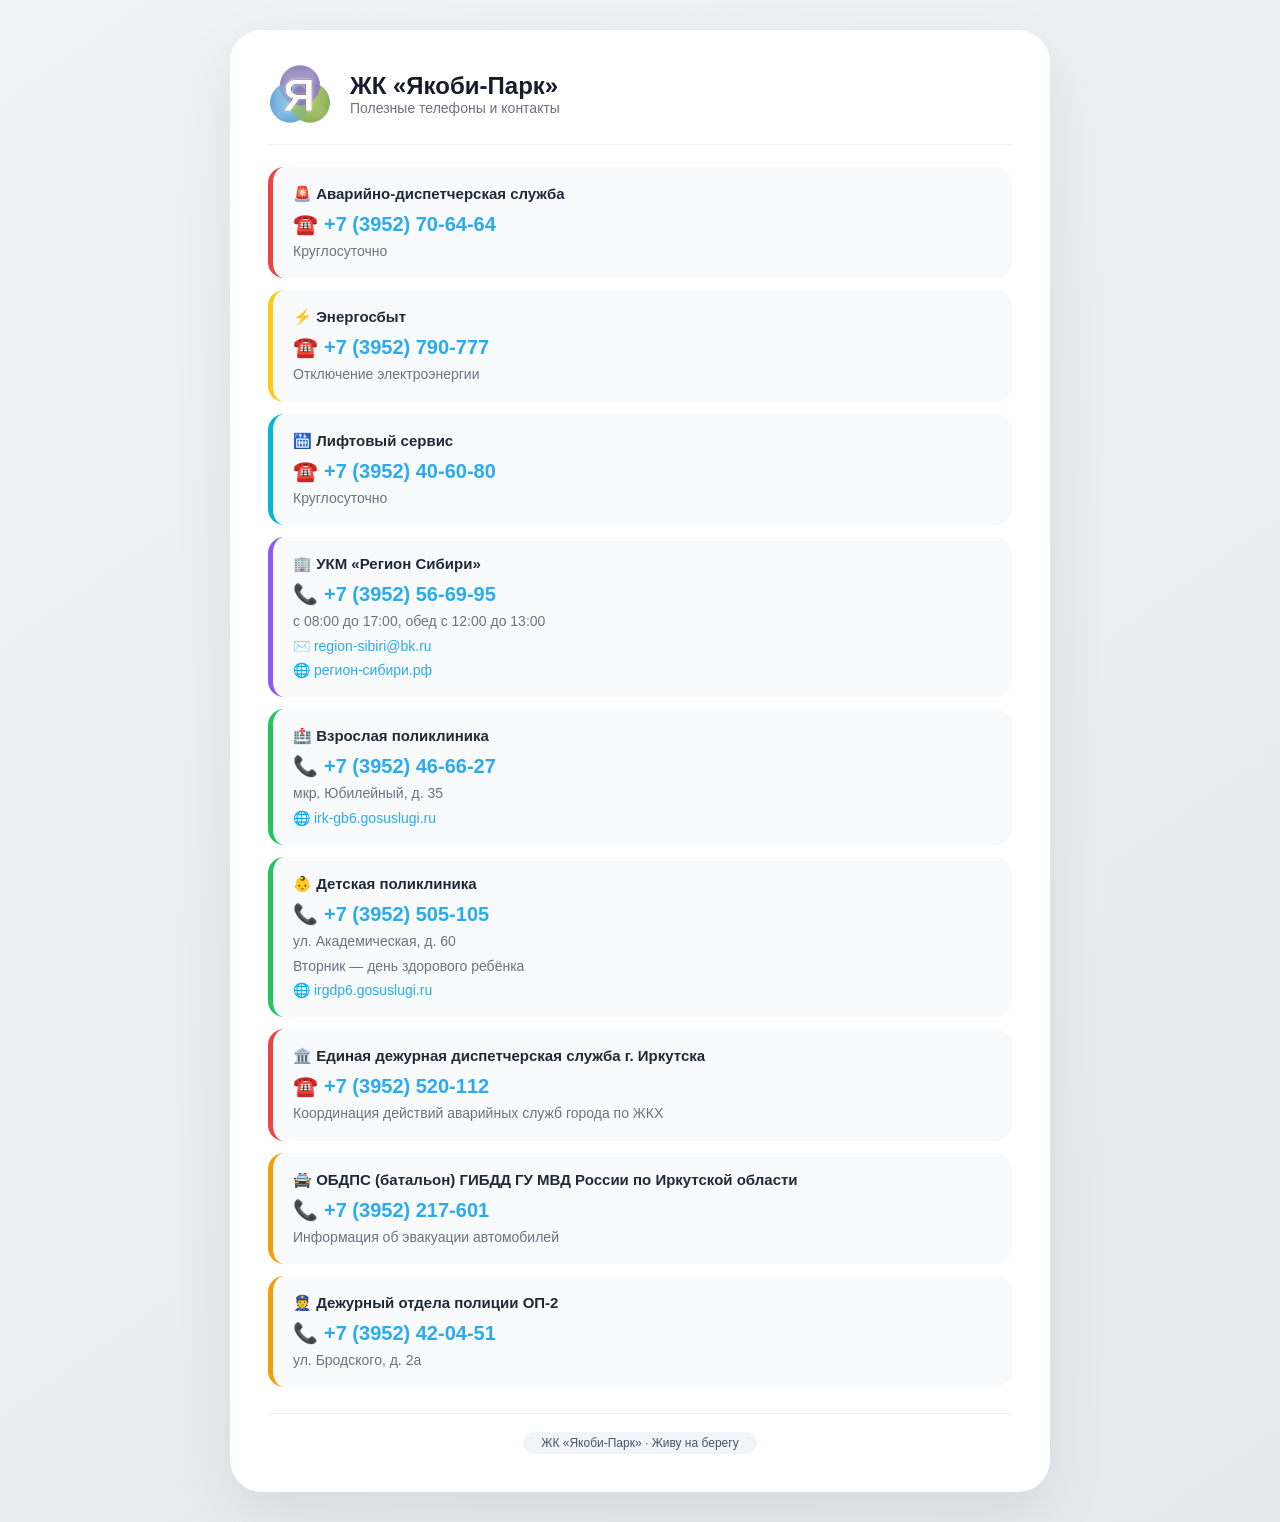
==== contacts.html @ 6029fd5e "Update contacts.html" ====
<!DOCTYPE html>
<html lang="ru">
<head>
    <meta charset="UTF-8">
    <meta name="viewport" content="width=device-width, initial-scale=1.0">
    <title>Контакты · ЖК «Якоби-Парк»</title>
    <link rel="icon" href="favicon.ico">
    <style>
        :root {
            --color-link: #2aabee;
            --color-link-hover: #1b8bc9;
        }

        * {
            box-sizing: border-box;
            margin: 0;
            padding: 0;
        }

        body {
            min-height: 100vh;
            min-height: 100dvh;
            display: flex;
            align-items: center;
            justify-content: center;
            padding: 30px 20px;
            font-family: "Segoe UI", Roboto, Arial, sans-serif;
            background: linear-gradient(145deg, #f0f2f5, #e6e9ed);
        }

        .card {
            width: 100%;
            max-width: 820px;
            padding: 32px 38px 38px;
            background: #fff;
            border-radius: 32px;
            box-shadow: 0 24px 64px rgba(0, 0, 0, .08);
        }

        .header {
            display: flex;
            align-items: center;
            gap: 18px;
            margin-bottom: 22px;
            padding-bottom: 18px;
            border-bottom: 1px solid #edf2f7;
        }

        .logo {
            width: 64px;
            height: 64px;
            flex-shrink: 0;
            object-fit: cover;
        }

        .header h1 {
            color: #1a1a2e;
            font-size: 24px;
            font-weight: 700;
            line-height: 1.2;
        }

        .subtitle {
            color: #6b7280;
            font-size: 14px;
        }

        .contact {
            margin-bottom: 12px;
            padding: 16px 20px;
            background: #f8fafc;
            border-left: 5px solid #2aabee;
            border-radius: 16px;
        }

        .contact h2 {
            display: flex;
            align-items: center;
            gap: 8px;
            margin-bottom: 6px;
            color: #1f2937;
            font-size: 15px;
            font-weight: 700;
            line-height: 1.4;
        }

        .phone {
            display: flex;
            align-items: center;
            gap: 6px;
            font-size: 20px;
            font-weight: 600;
            line-height: 1.4;
        }

        .phone a,
        .meta a {
            color: var(--color-link);
            text-decoration: none;
        }

        .phone a:hover,
        .meta a:hover {
            color: var(--color-link-hover);
            text-decoration: underline;
        }

        .meta {
            margin-top: 2px;
            color: #6b7280;
            font-size: 14px;
            line-height: 1.6;
        }

        .color-red {
            border-left-color: #ef4444;
        }

        .color-yellow {
            border-left-color: #facc15;
        }

        .color-cyan {
            border-left-color: #06b6d4;
        }

        .color-purple {
            border-left-color: #8b5cf6;
        }

        .color-green {
            border-left-color: #22c55e;
        }

        .color-orange {
            border-left-color: #f59e0b;
        }

        .footer {
            margin-top: 26px;
            padding-top: 18px;
            border-top: 1px solid #edf2f7;
            text-align: center;
        }

        .footer span {
            display: inline-block;
            padding: 4px 18px;
            background: #f1f5f9;
            border-radius: 999px;
            color: #475569;
            font-size: 12px;
        }

        @media (max-width: 550px) {
            body {
                padding: 16px 12px;
            }

            .card {
                padding: 16px 14px;
                border-radius: 20px;
            }

            .logo {
                width: 52px;
                height: 52px;
            }

            .header h1 {
                font-size: 20px;
            }

            .contact {
                padding: 14px 16px;
            }

            .phone {
                font-size: 18px;
            }
        }
    </style>
</head>
<body>
    <main class="card">
        <header class="header">
            <img class="logo" src="images/logo-complex.png" alt="ЖК «Якоби-Парк»" width="64" height="64">
            <div>
                <h1>ЖК «Якоби-Парк»</h1>
                <p class="subtitle">Полезные телефоны и контакты</p>
            </div>
        </header>

        <div class="contact color-red">
            <h2>🚨 Аварийно-диспетчерская служба</h2>
            <div class="phone">☎️ <a href="tel:+73952706464">+7 (3952) 70-64-64</a></div>
            <div class="meta">Круглосуточно</div>
        </div>

        <div class="contact color-yellow">
            <h2>⚡ Энергосбыт</h2>
            <div class="phone">☎️ <a href="tel:+73952790777">+7 (3952) 790-777</a></div>
            <div class="meta">Отключение электроэнергии</div>
        </div>

        <div class="contact color-cyan">
            <h2>🛗 Лифтовый сервис</h2>
            <div class="phone">☎️ <a href="tel:+73952406080">+7 (3952) 40-60-80</a></div>
            <div class="meta">Круглосуточно</div>
        </div>

        <div class="contact color-purple">
            <h2>🏢 УКМ «Регион Сибири»</h2>
            <div class="phone">📞 <a href="tel:+73952566995">+7 (3952) 56-69-95</a></div>
            <div class="meta">с 08:00 до 17:00, обед с 12:00 до 13:00</div>
            <div class="meta">✉️ <a href="mailto:region-sibiri@bk.ru">region-sibiri@bk.ru</a></div>
            <div class="meta">🌐 <a href="https://регион-сибири.рф" target="_blank" rel="noopener noreferrer">регион-сибири.рф</a></div>
        </div>

        <div class="contact color-green">
            <h2>🏥 Взрослая поликлиника</h2>
            <div class="phone">📞 <a href="tel:+73952466627">+7 (3952) 46-66-27</a></div>
            <div class="meta">мкр. Юбилейный, д. 35</div>
            <div class="meta">🌐 <a href="https://irk-gb6.gosuslugi.ru/" target="_blank" rel="noopener noreferrer">irk-gb6.gosuslugi.ru</a></div>
        </div>

        <div class="contact color-green">
            <h2>👶 Детская поликлиника</h2>
            <div class="phone">📞 <a href="tel:+73952505105">+7 (3952) 505-105</a></div>
            <div class="meta">ул. Академическая, д. 60</div>
            <div class="meta">Вторник — день здорового ребёнка</div>
            <div class="meta">🌐 <a href="https://irgdp6.gosuslugi.ru/" target="_blank" rel="noopener noreferrer">irgdp6.gosuslugi.ru</a></div>
        </div>

        <div class="contact color-red">
            <h2>🏛️ Единая дежурная диспетчерская служба г. Иркутска</h2>
            <div class="phone">☎️ <a href="tel:+73952520112">+7 (3952) 520-112</a></div>
            <div class="meta">Координация действий аварийных служб города по ЖКХ</div>
        </div>

        <div class="contact color-orange">
            <h2>🚔 ОБДПС (батальон) ГИБДД ГУ МВД России по Иркутской области</h2>
            <div class="phone">📞 <a href="tel:+73952217601">+7 (3952) 217-601</a></div>
            <div class="meta">Информация об эвакуации автомобилей</div>
        </div>

        <div class="contact color-orange">
            <h2>👮 Дежурный отдела полиции ОП-2</h2>
            <div class="phone">📞 <a href="tel:+73952420451">+7 (3952) 42-04-51</a></div>
            <div class="meta">ул. Бродского, д. 2а</div>
        </div>

        <footer class="footer">
            <span>ЖК «Якоби-Парк» · Живу на берегу</span>
        </footer>
    </main>
</body>
</html>
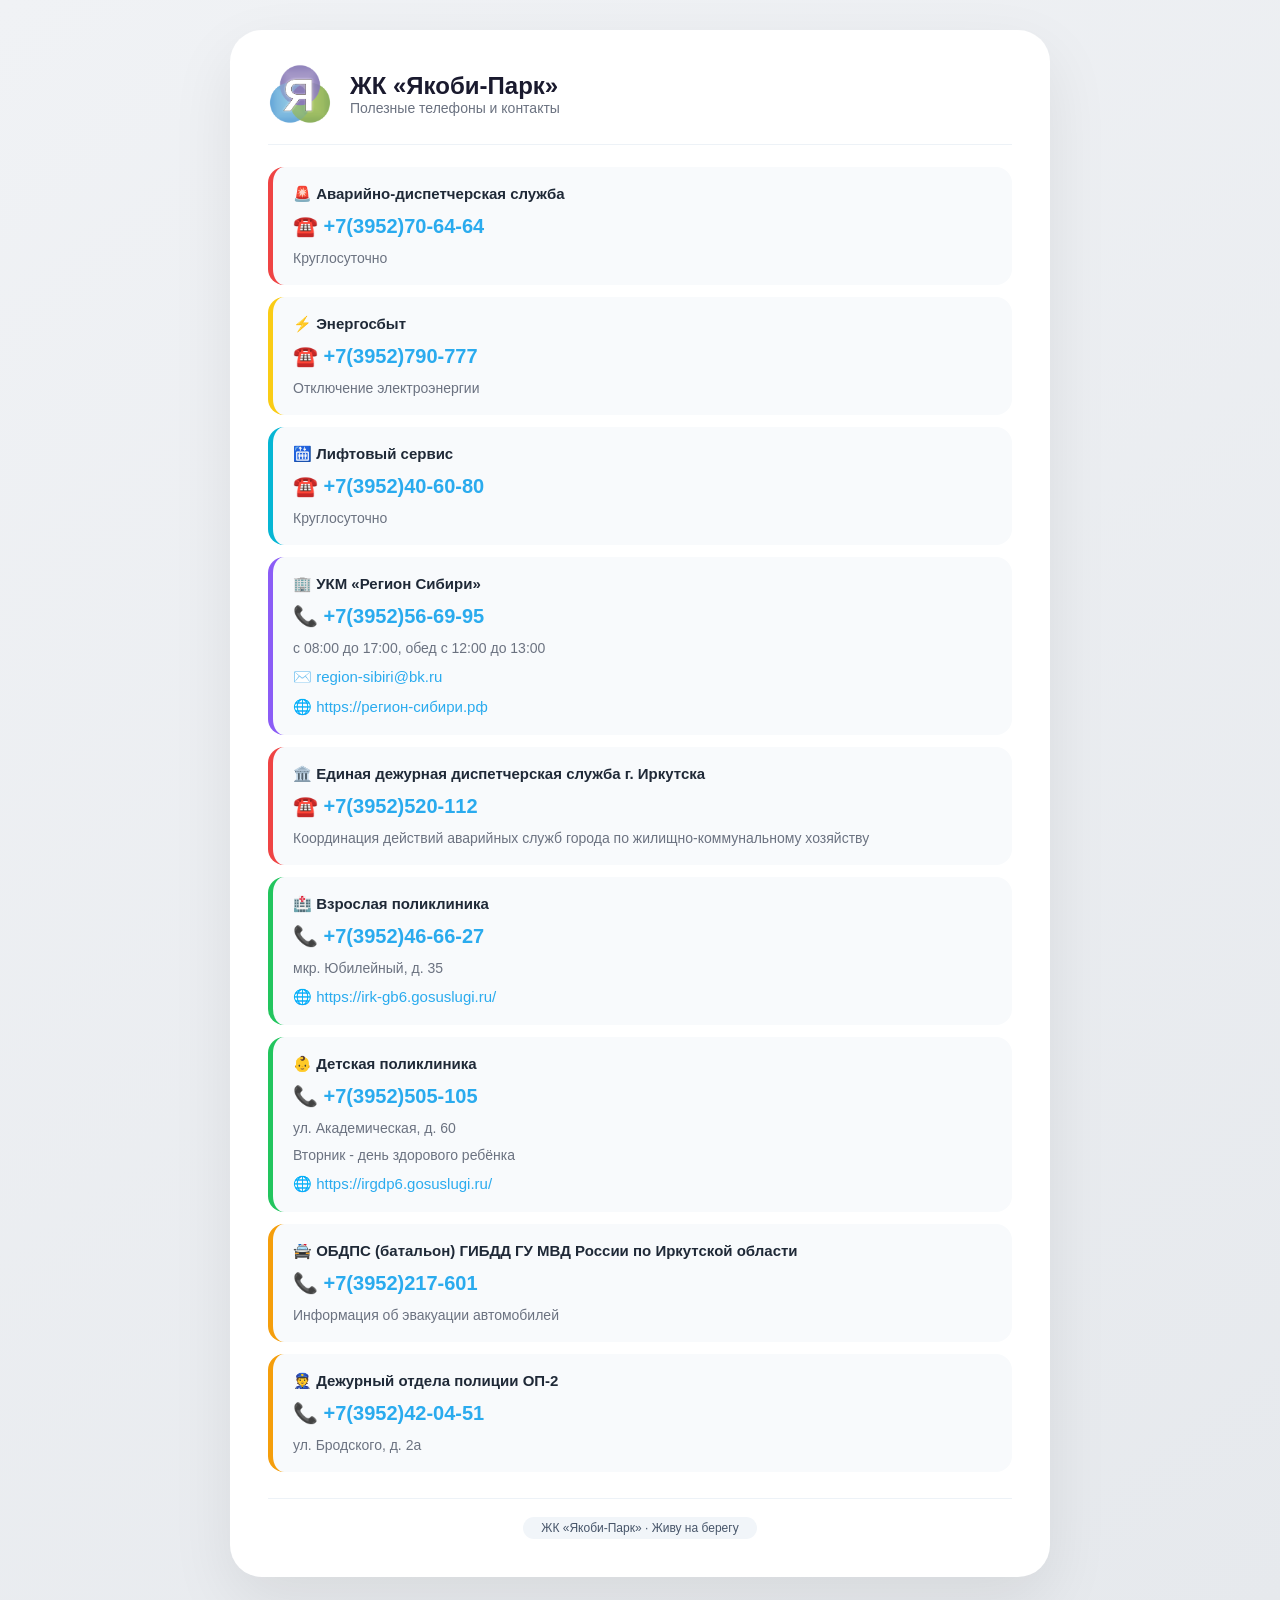
==== commit 7b3e57b4: "Update contacts.html" ====
--- a/contacts.html
+++ b/contacts.html
@@ -5,10 +5,18 @@
     <meta name="viewport" content="width=device-width, initial-scale=1.0">
     <title>Контакты · ЖК «Якоби-Парк»</title>
     <link rel="icon" href="favicon.ico">
+
     <style>
         :root {
             --color-link: #2aabee;
             --color-link-hover: #1b8bc9;
+
+            --color-text: #2d3a4a;
+            --color-heading: #1a1a2e;
+            --color-muted: #6b7280;
+            --color-light: #f1f5f9;
+            --color-block: #f8fafc;
+            --color-border: #edf2f7;
         }
 
         * {
@@ -43,7 +51,7 @@
             gap: 18px;
             margin-bottom: 22px;
             padding-bottom: 18px;
-            border-bottom: 1px solid #edf2f7;
+            border-bottom: 1px solid var(--color-border);
         }
 
         .logo {
@@ -54,26 +62,30 @@
         }
 
         .header h1 {
-            color: #1a1a2e;
+            color: var(--color-heading);
             font-size: 24px;
             font-weight: 700;
             line-height: 1.2;
         }
 
         .subtitle {
-            color: #6b7280;
+            color: var(--color-muted);
             font-size: 14px;
         }
 
-        .contact {
+        .block {
             margin-bottom: 12px;
             padding: 16px 20px;
-            background: #f8fafc;
-            border-left: 5px solid #2aabee;
+            background: var(--color-block);
+            border-left: 5px solid var(--color-link);
             border-radius: 16px;
         }
 
-        .contact h2 {
+        .block:last-of-type {
+            margin-bottom: 0;
+        }
+
+        .block h2 {
             display: flex;
             align-items: center;
             gap: 8px;
@@ -84,32 +96,36 @@
             line-height: 1.4;
         }
 
-        .phone {
-            display: flex;
-            align-items: center;
-            gap: 6px;
-            font-size: 20px;
-            font-weight: 600;
-            line-height: 1.4;
-        }
-
-        .phone a,
-        .meta a {
+        .block p {
+            margin-bottom: 6px;
+            color: var(--color-text);
+            font-size: 15px;
+            line-height: 1.6;
+        }
+
+        .block p:last-child {
+            margin-bottom: 0;
+        }
+
+        .block a {
             color: var(--color-link);
             text-decoration: none;
         }
 
-        .phone a:hover,
-        .meta a:hover {
+        .block a:hover {
             color: var(--color-link-hover);
             text-decoration: underline;
         }
 
-        .meta {
-            margin-top: 2px;
-            color: #6b7280;
-            font-size: 14px;
-            line-height: 1.6;
+        .phone {
+            font-size: 20px !important;
+            font-weight: 600;
+        }
+
+        .note {
+            color: var(--color-muted) !important;
+            font-size: 14px !important;
+            line-height: 1.5 !important;
         }
 
         .color-red {
@@ -139,14 +155,14 @@
         .footer {
             margin-top: 26px;
             padding-top: 18px;
-            border-top: 1px solid #edf2f7;
+            border-top: 1px solid var(--color-border);
             text-align: center;
         }
 
         .footer span {
             display: inline-block;
             padding: 4px 18px;
-            background: #f1f5f9;
+            background: var(--color-light);
             border-radius: 999px;
             color: #475569;
             font-size: 12px;
@@ -162,6 +178,10 @@
                 border-radius: 20px;
             }
 
+            .header {
+                gap: 12px;
+            }
+
             .logo {
                 width: 52px;
                 height: 52px;
@@ -171,83 +191,91 @@
                 font-size: 20px;
             }
 
-            .contact {
+            .block {
                 padding: 14px 16px;
             }
 
             .phone {
-                font-size: 18px;
+                font-size: 18px !important;
             }
         }
     </style>
 </head>
+
 <body>
     <main class="card">
         <header class="header">
-            <img class="logo" src="images/logo-complex.png" alt="ЖК «Якоби-Парк»" width="64" height="64">
+            <img
+                class="logo"
+                src="images/logo-complex.png"
+                alt="ЖК «Якоби-Парк»"
+                width="64"
+                height="64"
+            >
+
             <div>
                 <h1>ЖК «Якоби-Парк»</h1>
                 <p class="subtitle">Полезные телефоны и контакты</p>
             </div>
         </header>
 
-        <div class="contact color-red">
+        <div class="block color-red">
             <h2>🚨 Аварийно-диспетчерская служба</h2>
-            <div class="phone">☎️ <a href="tel:+73952706464">+7 (3952) 70-64-64</a></div>
-            <div class="meta">Круглосуточно</div>
-        </div>
-
-        <div class="contact color-yellow">
-            <h2>⚡ Энергосбыт</h2>
-            <div class="phone">☎️ <a href="tel:+73952790777">+7 (3952) 790-777</a></div>
-            <div class="meta">Отключение электроэнергии</div>
-        </div>
-
-        <div class="contact color-cyan">
+            <p class="phone">☎️ <a href="tel:+73952706464">+7(3952)70-64-64</a></p>
+            <p class="note">Круглосуточно</p>
+        </div>
+
+        <div class="block color-yellow">
+            <h2>⚡️ Энергосбыт</h2>
+            <p class="phone">☎️ <a href="tel:+73952790777">+7(3952)790-777</a></p>
+            <p class="note">Отключение электроэнергии</p>
+        </div>
+
+        <div class="block color-cyan">
             <h2>🛗 Лифтовый сервис</h2>
-            <div class="phone">☎️ <a href="tel:+73952406080">+7 (3952) 40-60-80</a></div>
-            <div class="meta">Круглосуточно</div>
-        </div>
-
-        <div class="contact color-purple">
+            <p class="phone">☎️ <a href="tel:+73952406080">+7(3952)40-60-80</a></p>
+            <p class="note">Круглосуточно</p>
+        </div>
+
+        <div class="block color-purple">
             <h2>🏢 УКМ «Регион Сибири»</h2>
-            <div class="phone">📞 <a href="tel:+73952566995">+7 (3952) 56-69-95</a></div>
-            <div class="meta">с 08:00 до 17:00, обед с 12:00 до 13:00</div>
-            <div class="meta">✉️ <a href="mailto:region-sibiri@bk.ru">region-sibiri@bk.ru</a></div>
-            <div class="meta">🌐 <a href="https://регион-сибири.рф" target="_blank" rel="noopener noreferrer">регион-сибири.рф</a></div>
-        </div>
-
-        <div class="contact color-green">
+            <p class="phone">📞 <a href="tel:+73952566995">+7(3952)56-69-95</a></p>
+            <p class="note">с 08:00 до 17:00, обед с 12:00 до 13:00</p>
+            <p>✉️ <a href="mailto:region-sibiri@bk.ru">region-sibiri@bk.ru</a></p>
+            <p>🌐 <a href="https://xn----btbehqbba4bjsjj.xn--p1ai/" target="_blank">https://регион-сибири.рф</a></p>
+        </div>
+
+        <div class="block color-red">
+            <h2>🏛️ Единая дежурная диспетчерская служба г. Иркутска</h2>
+            <p class="phone">☎️ <a href="tel:+73952520112">+7(3952)520-112</a></p>
+            <p class="note">Координация действий аварийных служб города по жилищно-коммунальному хозяйству</p>
+        </div>
+
+        <div class="block color-green">
             <h2>🏥 Взрослая поликлиника</h2>
-            <div class="phone">📞 <a href="tel:+73952466627">+7 (3952) 46-66-27</a></div>
-            <div class="meta">мкр. Юбилейный, д. 35</div>
-            <div class="meta">🌐 <a href="https://irk-gb6.gosuslugi.ru/" target="_blank" rel="noopener noreferrer">irk-gb6.gosuslugi.ru</a></div>
-        </div>
-
-        <div class="contact color-green">
+            <p class="phone">📞 <a href="tel:+73952466627">+7(3952)46-66-27</a></p>
+            <p class="note">мкр. Юбилейный, д. 35</p>
+            <p>🌐 <a href="https://irk-gb6.gosuslugi.ru/" target="_blank">https://irk-gb6.gosuslugi.ru/</a></p>
+        </div>
+
+        <div class="block color-green">
             <h2>👶 Детская поликлиника</h2>
-            <div class="phone">📞 <a href="tel:+73952505105">+7 (3952) 505-105</a></div>
-            <div class="meta">ул. Академическая, д. 60</div>
-            <div class="meta">Вторник — день здорового ребёнка</div>
-            <div class="meta">🌐 <a href="https://irgdp6.gosuslugi.ru/" target="_blank" rel="noopener noreferrer">irgdp6.gosuslugi.ru</a></div>
-        </div>
-
-        <div class="contact color-red">
-            <h2>🏛️ Единая дежурная диспетчерская служба г. Иркутска</h2>
-            <div class="phone">☎️ <a href="tel:+73952520112">+7 (3952) 520-112</a></div>
-            <div class="meta">Координация действий аварийных служб города по ЖКХ</div>
-        </div>
-
-        <div class="contact color-orange">
+            <p class="phone">📞 <a href="tel:+73952505105">+7(3952)505-105</a></p>
+            <p class="note">ул. Академическая, д. 60</p>
+            <p class="note">Вторник - день здорового ребёнка</p>
+            <p>🌐 <a href="https://irgdp6.gosuslugi.ru/" target="_blank">https://irgdp6.gosuslugi.ru/</a></p>
+        </div>
+
+        <div class="block color-orange">
             <h2>🚔 ОБДПС (батальон) ГИБДД ГУ МВД России по Иркутской области</h2>
-            <div class="phone">📞 <a href="tel:+73952217601">+7 (3952) 217-601</a></div>
-            <div class="meta">Информация об эвакуации автомобилей</div>
-        </div>
-
-        <div class="contact color-orange">
+            <p class="phone">📞 <a href="tel:+73952217601">+7(3952)217-601</a></p>
+            <p class="note">Информация об эвакуации автомобилей</p>
+        </div>
+
+        <div class="block color-orange">
             <h2>👮 Дежурный отдела полиции ОП-2</h2>
-            <div class="phone">📞 <a href="tel:+73952420451">+7 (3952) 42-04-51</a></div>
-            <div class="meta">ул. Бродского, д. 2а</div>
+            <p class="phone">📞 <a href="tel:+73952420451">+7(3952)42-04-51</a></p>
+            <p class="note">ул. Бродского, д. 2а</p>
         </div>
 
         <footer class="footer">
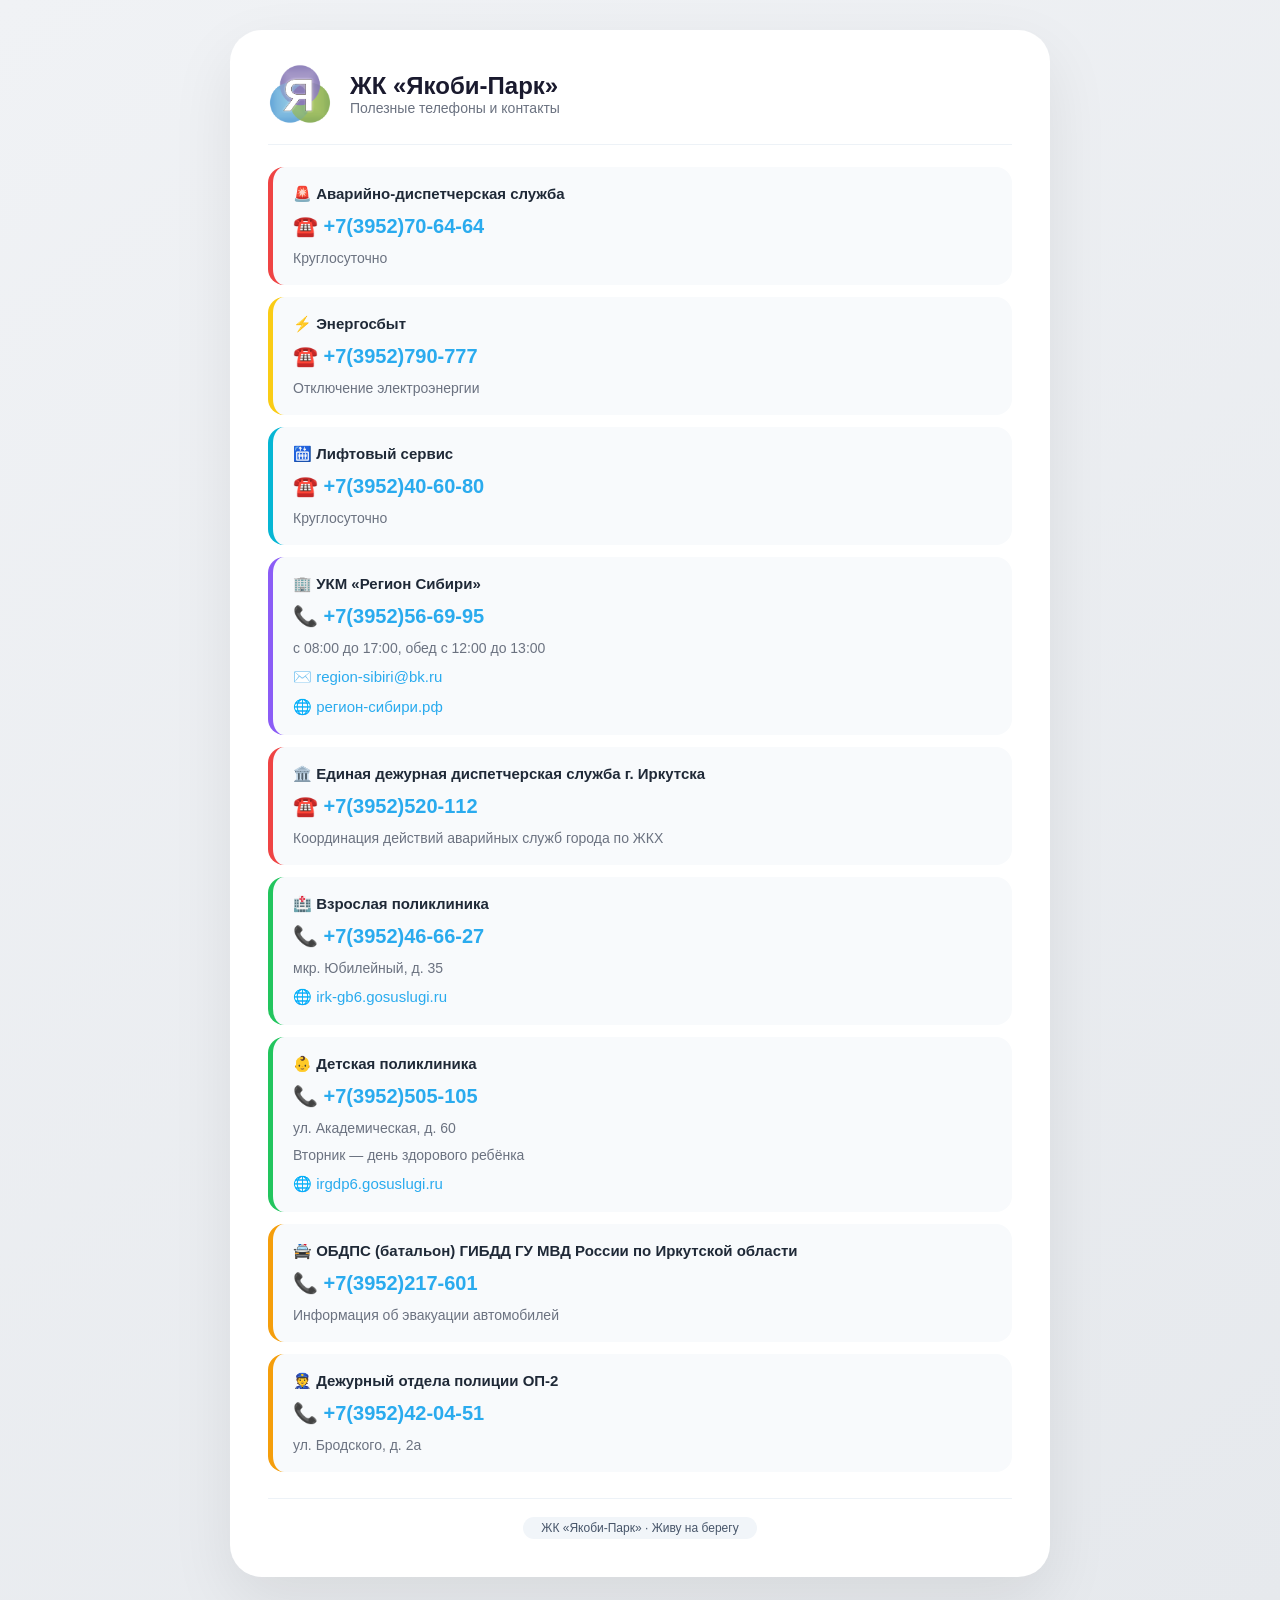
==== commit b32d09fa: "Refactor HTML for improved readability and links" ====
--- a/contacts.html
+++ b/contacts.html
@@ -5,214 +5,12 @@
     <meta name="viewport" content="width=device-width, initial-scale=1.0">
     <title>Контакты · ЖК «Якоби-Парк»</title>
     <link rel="icon" href="favicon.ico">
-
-    <style>
-        :root {
-            --color-link: #2aabee;
-            --color-link-hover: #1b8bc9;
-
-            --color-text: #2d3a4a;
-            --color-heading: #1a1a2e;
-            --color-muted: #6b7280;
-            --color-light: #f1f5f9;
-            --color-block: #f8fafc;
-            --color-border: #edf2f7;
-        }
-
-        * {
-            box-sizing: border-box;
-            margin: 0;
-            padding: 0;
-        }
-
-        body {
-            min-height: 100vh;
-            min-height: 100dvh;
-            display: flex;
-            align-items: center;
-            justify-content: center;
-            padding: 30px 20px;
-            font-family: "Segoe UI", Roboto, Arial, sans-serif;
-            background: linear-gradient(145deg, #f0f2f5, #e6e9ed);
-        }
-
-        .card {
-            width: 100%;
-            max-width: 820px;
-            padding: 32px 38px 38px;
-            background: #fff;
-            border-radius: 32px;
-            box-shadow: 0 24px 64px rgba(0, 0, 0, .08);
-        }
-
-        .header {
-            display: flex;
-            align-items: center;
-            gap: 18px;
-            margin-bottom: 22px;
-            padding-bottom: 18px;
-            border-bottom: 1px solid var(--color-border);
-        }
-
-        .logo {
-            width: 64px;
-            height: 64px;
-            flex-shrink: 0;
-            object-fit: cover;
-        }
-
-        .header h1 {
-            color: var(--color-heading);
-            font-size: 24px;
-            font-weight: 700;
-            line-height: 1.2;
-        }
-
-        .subtitle {
-            color: var(--color-muted);
-            font-size: 14px;
-        }
-
-        .block {
-            margin-bottom: 12px;
-            padding: 16px 20px;
-            background: var(--color-block);
-            border-left: 5px solid var(--color-link);
-            border-radius: 16px;
-        }
-
-        .block:last-of-type {
-            margin-bottom: 0;
-        }
-
-        .block h2 {
-            display: flex;
-            align-items: center;
-            gap: 8px;
-            margin-bottom: 6px;
-            color: #1f2937;
-            font-size: 15px;
-            font-weight: 700;
-            line-height: 1.4;
-        }
-
-        .block p {
-            margin-bottom: 6px;
-            color: var(--color-text);
-            font-size: 15px;
-            line-height: 1.6;
-        }
-
-        .block p:last-child {
-            margin-bottom: 0;
-        }
-
-        .block a {
-            color: var(--color-link);
-            text-decoration: none;
-        }
-
-        .block a:hover {
-            color: var(--color-link-hover);
-            text-decoration: underline;
-        }
-
-        .phone {
-            font-size: 20px !important;
-            font-weight: 600;
-        }
-
-        .note {
-            color: var(--color-muted) !important;
-            font-size: 14px !important;
-            line-height: 1.5 !important;
-        }
-
-        .color-red {
-            border-left-color: #ef4444;
-        }
-
-        .color-yellow {
-            border-left-color: #facc15;
-        }
-
-        .color-cyan {
-            border-left-color: #06b6d4;
-        }
-
-        .color-purple {
-            border-left-color: #8b5cf6;
-        }
-
-        .color-green {
-            border-left-color: #22c55e;
-        }
-
-        .color-orange {
-            border-left-color: #f59e0b;
-        }
-
-        .footer {
-            margin-top: 26px;
-            padding-top: 18px;
-            border-top: 1px solid var(--color-border);
-            text-align: center;
-        }
-
-        .footer span {
-            display: inline-block;
-            padding: 4px 18px;
-            background: var(--color-light);
-            border-radius: 999px;
-            color: #475569;
-            font-size: 12px;
-        }
-
-        @media (max-width: 550px) {
-            body {
-                padding: 16px 12px;
-            }
-
-            .card {
-                padding: 16px 14px;
-                border-radius: 20px;
-            }
-
-            .header {
-                gap: 12px;
-            }
-
-            .logo {
-                width: 52px;
-                height: 52px;
-            }
-
-            .header h1 {
-                font-size: 20px;
-            }
-
-            .block {
-                padding: 14px 16px;
-            }
-
-            .phone {
-                font-size: 18px !important;
-            }
-        }
-    </style>
+    <link rel="stylesheet" href="style.css">
 </head>
-
 <body>
     <main class="card">
         <header class="header">
-            <img
-                class="logo"
-                src="images/logo-complex.png"
-                alt="ЖК «Якоби-Парк»"
-                width="64"
-                height="64"
-            >
-
+            <img class="logo" src="images/logo-complex.png" alt="ЖК «Якоби-Парк»" width="64" height="64">
             <div>
                 <h1>ЖК «Якоби-Парк»</h1>
                 <p class="subtitle">Полезные телефоны и контакты</p>
@@ -226,7 +24,7 @@
         </div>
 
         <div class="block color-yellow">
-            <h2>⚡️ Энергосбыт</h2>
+            <h2>⚡ Энергосбыт</h2>
             <p class="phone">☎️ <a href="tel:+73952790777">+7(3952)790-777</a></p>
             <p class="note">Отключение электроэнергии</p>
         </div>
@@ -242,28 +40,28 @@
             <p class="phone">📞 <a href="tel:+73952566995">+7(3952)56-69-95</a></p>
             <p class="note">с 08:00 до 17:00, обед с 12:00 до 13:00</p>
             <p>✉️ <a href="mailto:region-sibiri@bk.ru">region-sibiri@bk.ru</a></p>
-            <p>🌐 <a href="https://xn----btbehqbba4bjsjj.xn--p1ai/" target="_blank">https://регион-сибири.рф</a></p>
+            <p>🌐 <a href="https://xn----btbehqbba4bjsjj.xn--p1ai/" target="_blank" rel="noopener noreferrer">регион-сибири.рф</a></p>
         </div>
 
         <div class="block color-red">
             <h2>🏛️ Единая дежурная диспетчерская служба г. Иркутска</h2>
             <p class="phone">☎️ <a href="tel:+73952520112">+7(3952)520-112</a></p>
-            <p class="note">Координация действий аварийных служб города по жилищно-коммунальному хозяйству</p>
+            <p class="note">Координация действий аварийных служб города по ЖКХ</p>
         </div>
 
         <div class="block color-green">
             <h2>🏥 Взрослая поликлиника</h2>
             <p class="phone">📞 <a href="tel:+73952466627">+7(3952)46-66-27</a></p>
             <p class="note">мкр. Юбилейный, д. 35</p>
-            <p>🌐 <a href="https://irk-gb6.gosuslugi.ru/" target="_blank">https://irk-gb6.gosuslugi.ru/</a></p>
+            <p>🌐 <a href="https://irk-gb6.gosuslugi.ru/" target="_blank" rel="noopener noreferrer">irk-gb6.gosuslugi.ru</a></p>
         </div>
 
         <div class="block color-green">
             <h2>👶 Детская поликлиника</h2>
             <p class="phone">📞 <a href="tel:+73952505105">+7(3952)505-105</a></p>
             <p class="note">ул. Академическая, д. 60</p>
-            <p class="note">Вторник - день здорового ребёнка</p>
-            <p>🌐 <a href="https://irgdp6.gosuslugi.ru/" target="_blank">https://irgdp6.gosuslugi.ru/</a></p>
+            <p class="note">Вторник — день здорового ребёнка</p>
+            <p>🌐 <a href="https://irgdp6.gosuslugi.ru/" target="_blank" rel="noopener noreferrer">irgdp6.gosuslugi.ru</a></p>
         </div>
 
         <div class="block color-orange">
--- a/style.css
+++ b/style.css
@@ -0,0 +1,589 @@
+:root {
+    --color-link: #2aabee;
+    --color-link-hover: #1b8bc9;
+    --color-max: #7c3aed;
+    --color-max-dark: #6d28d9;
+
+    --color-text: #2d3a4a;
+    --color-heading: #1a1a2e;
+    --color-heading-secondary: #1f2937;
+    --color-muted: #6b7280;
+    --color-muted-light: #9ca3af;
+
+    --color-background: #f8fafc;
+    --color-surface: #ffffff;
+    --color-soft: #f1f5f9;
+    --color-border: #edf2f7;
+
+    --color-red: #ef4444;
+    --color-yellow: #facc15;
+    --color-cyan: #06b6d4;
+    --color-purple: #8b5cf6;
+    --color-green: #22c55e;
+    --color-orange: #f59e0b;
+
+    --radius-card: 32px;
+    --radius-block: 16px;
+    --radius-pill: 999px;
+
+    --shadow-card: 0 24px 64px rgba(0, 0, 0, .08);
+    --shadow-button: 0 4px 12px rgba(0, 0, 0, .08);
+
+    --content-width: 820px;
+}
+
+* {
+    box-sizing: border-box;
+    margin: 0;
+    padding: 0;
+}
+
+html {
+    scroll-behavior: smooth;
+}
+
+body {
+    min-height: 100vh;
+    min-height: 100dvh;
+    display: flex;
+    align-items: center;
+    justify-content: center;
+    padding: 30px 20px;
+    font-family: "Segoe UI", Roboto, Arial, sans-serif;
+    color: var(--color-text);
+    background: linear-gradient(145deg, #f0f2f5, #e6e9ed);
+}
+
+a {
+    color: var(--color-link);
+    text-decoration: none;
+}
+
+a:hover {
+    text-decoration: underline;
+}
+
+button,
+a {
+    -webkit-tap-highlight-color: transparent;
+}
+
+.card {
+    width: 100%;
+    max-width: var(--content-width);
+    padding: 32px 38px 38px;
+    background: var(--color-surface);
+    border-radius: var(--radius-card);
+    box-shadow: var(--shadow-card);
+}
+
+.header {
+    display: flex;
+    align-items: center;
+    gap: 18px;
+    margin-bottom: 22px;
+    padding-bottom: 18px;
+    border-bottom: 1px solid var(--color-border);
+}
+
+.logo {
+    width: 64px;
+    height: 64px;
+    flex-shrink: 0;
+    object-fit: cover;
+}
+
+.header h1 {
+    color: var(--color-heading);
+    font-size: 24px;
+    font-weight: 700;
+    line-height: 1.2;
+}
+
+.subtitle {
+    color: var(--color-muted);
+    font-size: 14px;
+}
+
+.back {
+    display: inline-flex;
+    align-items: center;
+    gap: 8px;
+    margin-bottom: 16px;
+    color: var(--color-muted);
+    font-size: 15px;
+    font-weight: 500;
+    text-decoration: none;
+    transition: color .2s ease;
+}
+
+.back:hover {
+    color: var(--color-heading);
+    text-decoration: none;
+}
+
+.block {
+    margin-bottom: 12px;
+    padding: 16px 20px;
+    background: var(--color-background);
+    border-left: 5px solid var(--color-link);
+    border-radius: var(--radius-block);
+}
+
+.block:last-child {
+    margin-bottom: 0;
+}
+
+.block h2 {
+    display: flex;
+    align-items: center;
+    gap: 8px;
+    margin-bottom: 6px;
+    color: var(--color-heading-secondary);
+    font-size: 15px;
+    font-weight: 700;
+    line-height: 1.4;
+}
+
+.block p {
+    margin-bottom: 6px;
+    color: var(--color-text);
+    font-size: 15px;
+    line-height: 1.6;
+}
+
+.block p:last-child {
+    margin-bottom: 0;
+}
+
+.block a {
+    color: var(--color-link);
+    text-decoration: none;
+}
+
+.block a:hover {
+    color: var(--color-link-hover);
+    text-decoration: underline;
+}
+
+.phone {
+    font-size: 20px !important;
+    font-weight: 600;
+}
+
+.note {
+    color: var(--color-muted) !important;
+    font-size: 14px !important;
+    line-height: 1.5 !important;
+}
+
+.color-red {
+    border-left-color: var(--color-red);
+}
+
+.color-yellow {
+    border-left-color: var(--color-yellow);
+}
+
+.color-cyan {
+    border-left-color: var(--color-cyan);
+}
+
+.color-purple {
+    border-left-color: var(--color-purple);
+}
+
+.color-green {
+    border-left-color: var(--color-green);
+}
+
+.color-orange {
+    border-left-color: var(--color-orange);
+}
+
+.footer {
+    margin-top: 26px;
+    padding-top: 18px;
+    border-top: 1px solid var(--color-border);
+    text-align: center;
+}
+
+.footer span {
+    display: inline-block;
+    padding: 4px 18px;
+    background: var(--color-soft);
+    border-radius: var(--radius-pill);
+    color: #475569;
+    font-size: 12px;
+}
+
+.home-card {
+    max-width: 420px;
+    padding: 48px 40px 40px;
+    text-align: center;
+}
+
+.home-logo {
+    margin-bottom: 8px;
+}
+
+.home-logo img {
+    width: 80px;
+    height: 80px;
+    object-fit: cover;
+}
+
+.home-title {
+    color: var(--color-heading);
+    font-size: 28px;
+    font-weight: 700;
+    letter-spacing: -.3px;
+}
+
+.home-subtitle {
+    margin-top: 6px;
+    margin-bottom: 32px;
+    color: var(--color-muted);
+    font-size: 16px;
+}
+
+.links {
+    display: flex;
+    flex-direction: column;
+    gap: 14px;
+}
+
+.btn {
+    display: flex;
+    align-items: center;
+    justify-content: center;
+    gap: 12px;
+    padding: 16px 24px;
+    border: 0;
+    border-radius: 60px;
+    color: #fff;
+    font-size: 18px;
+    font-weight: 600;
+    text-decoration: none;
+    box-shadow: var(--shadow-button);
+    transition: transform .25s ease, box-shadow .25s ease;
+}
+
+.btn:hover {
+    transform: translateY(-3px);
+    color: #fff;
+    text-decoration: none;
+    box-shadow: 0 8px 24px rgba(0, 0, 0, .15);
+}
+
+.btn:active {
+    transform: scale(.97);
+}
+
+.btn-telegram {
+    background: linear-gradient(145deg, var(--color-link), var(--color-link-hover));
+}
+
+.btn-max {
+    background: linear-gradient(145deg, var(--color-max), var(--color-max-dark));
+}
+
+.btn img {
+    width: 32px;
+    height: 32px;
+    padding: 2px;
+    border: 1px solid rgba(255, 255, 255, .9);
+    border-radius: 50%;
+    background: #fff;
+    object-fit: cover;
+}
+
+.home-footer {
+    margin-top: 32px;
+    padding-top: 20px;
+    border-top: 1px solid #f0f2f5;
+    color: var(--color-muted-light);
+    font-size: 13px;
+}
+
+.messenger-card {
+    max-width: 400px;
+    padding: 40px 36px 32px;
+    text-align: center;
+}
+
+.messenger-icon {
+    display: flex;
+    align-items: center;
+    justify-content: center;
+    width: 90px;
+    height: 90px;
+    margin: 0 auto 16px;
+    border-radius: 50%;
+}
+
+.messenger-icon.telegram {
+    background: var(--color-link);
+    box-shadow: 0 8px 24px rgba(42, 171, 238, .30);
+}
+
+.messenger-icon.max {
+    background: var(--color-max);
+    box-shadow: 0 8px 24px rgba(124, 58, 237, .30);
+}
+
+.messenger-icon img {
+    width: 48px;
+    height: 48px;
+    padding: 3px;
+    border: 1px solid rgba(255, 255, 255, .9);
+    border-radius: 50%;
+    background: #fff;
+    object-fit: cover;
+}
+
+.messenger-desc {
+    margin-bottom: 4px;
+    color: var(--color-muted);
+    font-size: 15px;
+}
+
+.messenger-title {
+    color: var(--color-heading);
+    font-size: 24px;
+    font-weight: 700;
+}
+
+.qr-wrapper {
+    display: inline-block;
+    margin-top: 20px;
+    padding: 16px;
+    border: 1px solid #eef2f6;
+    border-radius: var(--radius-block);
+    background: #f8f9fa;
+    cursor: pointer;
+    transition: transform .2s ease, box-shadow .2s ease;
+}
+
+.qr-wrapper:hover {
+    transform: scale(1.02);
+    box-shadow: 0 8px 24px rgba(0, 0, 0, .10);
+}
+
+.qr-wrapper a {
+    display: block;
+    text-decoration: none;
+}
+
+.qr-wrapper img {
+    display: block;
+    width: 200px;
+    height: 200px;
+}
+
+.qr-label {
+    margin-top: 12px;
+    color: #4b5563;
+    font-size: 14px;
+    font-weight: 500;
+}
+
+.qr-label span {
+    display: inline-block;
+    margin-top: 4px;
+    padding: 2px 10px;
+    border-radius: 12px;
+    background: #eef2f6;
+    color: var(--color-muted);
+    font-size: 12px;
+}
+
+.instruction {
+    margin-top: 16px;
+    padding-top: 16px;
+    border-top: 1px solid #f0f2f5;
+    color: #4b5563;
+    font-size: 14px;
+    line-height: 1.5;
+}
+
+.instruction strong {
+    color: var(--color-heading);
+    font-weight: 600;
+}
+
+.messenger-footer {
+    margin-top: 20px;
+}
+
+.tabs {
+    display: flex;
+    gap: 6px;
+    margin-bottom: 24px;
+    padding: 4px;
+    border-radius: 60px;
+    background: var(--color-soft);
+}
+
+.tab-btn {
+    flex: 1;
+    padding: 10px 16px;
+    border: 0;
+    border-radius: 40px;
+    background: transparent;
+    color: var(--color-muted);
+    font: inherit;
+    font-size: 15px;
+    font-weight: 600;
+    cursor: pointer;
+    transition: background .25s ease, color .25s ease, box-shadow .25s ease;
+}
+
+.tab-btn:hover {
+    background: rgba(255, 255, 255, .5);
+    color: #1f2937;
+}
+
+.tab-btn.active {
+    background: #fff;
+    color: var(--color-heading);
+    box-shadow: 0 2px 8px rgba(0, 0, 0, .08);
+}
+
+.tab-content {
+    display: none;
+}
+
+.tab-content.active {
+    display: block;
+}
+
+.short-thanks {
+    margin-top: 16px;
+    color: #4b5563;
+    font-size: 15px;
+    text-align: center;
+}
+
+.full-rules h2 {
+    margin: 28px 0 14px;
+    color: #111827;
+    font-size: 20px;
+    font-weight: 600;
+}
+
+.full-rules h2:first-child {
+    margin-top: 4px;
+}
+
+.full-rules h3 {
+    margin: 22px 0 10px;
+    color: var(--color-heading-secondary);
+    font-size: 17px;
+    font-weight: 600;
+}
+
+.full-rules p {
+    margin-bottom: 8px;
+    color: var(--color-text);
+    font-size: 15px;
+    line-height: 1.6;
+}
+
+.full-rules ul {
+    margin: 6px 0 14px;
+    padding-left: 24px;
+}
+
+.full-rules li {
+    margin-bottom: 6px;
+    color: var(--color-text);
+    font-size: 15px;
+    line-height: 1.6;
+    list-style-type: disc;
+}
+
+.full-rules li:last-child {
+    margin-bottom: 0;
+}
+
+@media (max-width: 550px) {
+    body {
+        padding: 16px 12px;
+    }
+
+    .card {
+        padding: 16px 14px;
+        border-radius: 20px;
+    }
+
+    .header {
+        gap: 12px;
+    }
+
+    .logo {
+        width: 52px;
+        height: 52px;
+    }
+
+    .header h1 {
+        font-size: 20px;
+    }
+
+    .block {
+        padding: 14px 16px;
+    }
+
+    .phone {
+        font-size: 18px !important;
+    }
+
+    .home-card {
+        padding: 32px 20px 24px;
+    }
+
+    .home-logo img {
+        width: 72px;
+        height: 72px;
+    }
+
+    .home-title {
+        font-size: 24px;
+    }
+
+    .home-subtitle {
+        margin-bottom: 26px;
+        font-size: 15px;
+    }
+
+    .btn {
+        padding: 14px 20px;
+        font-size: 17px;
+    }
+
+    .messenger-card {
+        padding: 28px 20px 24px;
+    }
+
+    .full-rules h2 {
+        font-size: 18px;
+    }
+
+    .full-rules h3 {
+        font-size: 16px;
+    }
+
+    .tab-btn {
+        padding: 8px 12px;
+        font-size: 13px;
+    }
+
+    .qr-wrapper {
+        padding: 12px;
+    }
+
+    .qr-wrapper img {
+        width: 160px;
+        height: 160px;
+    }
+}
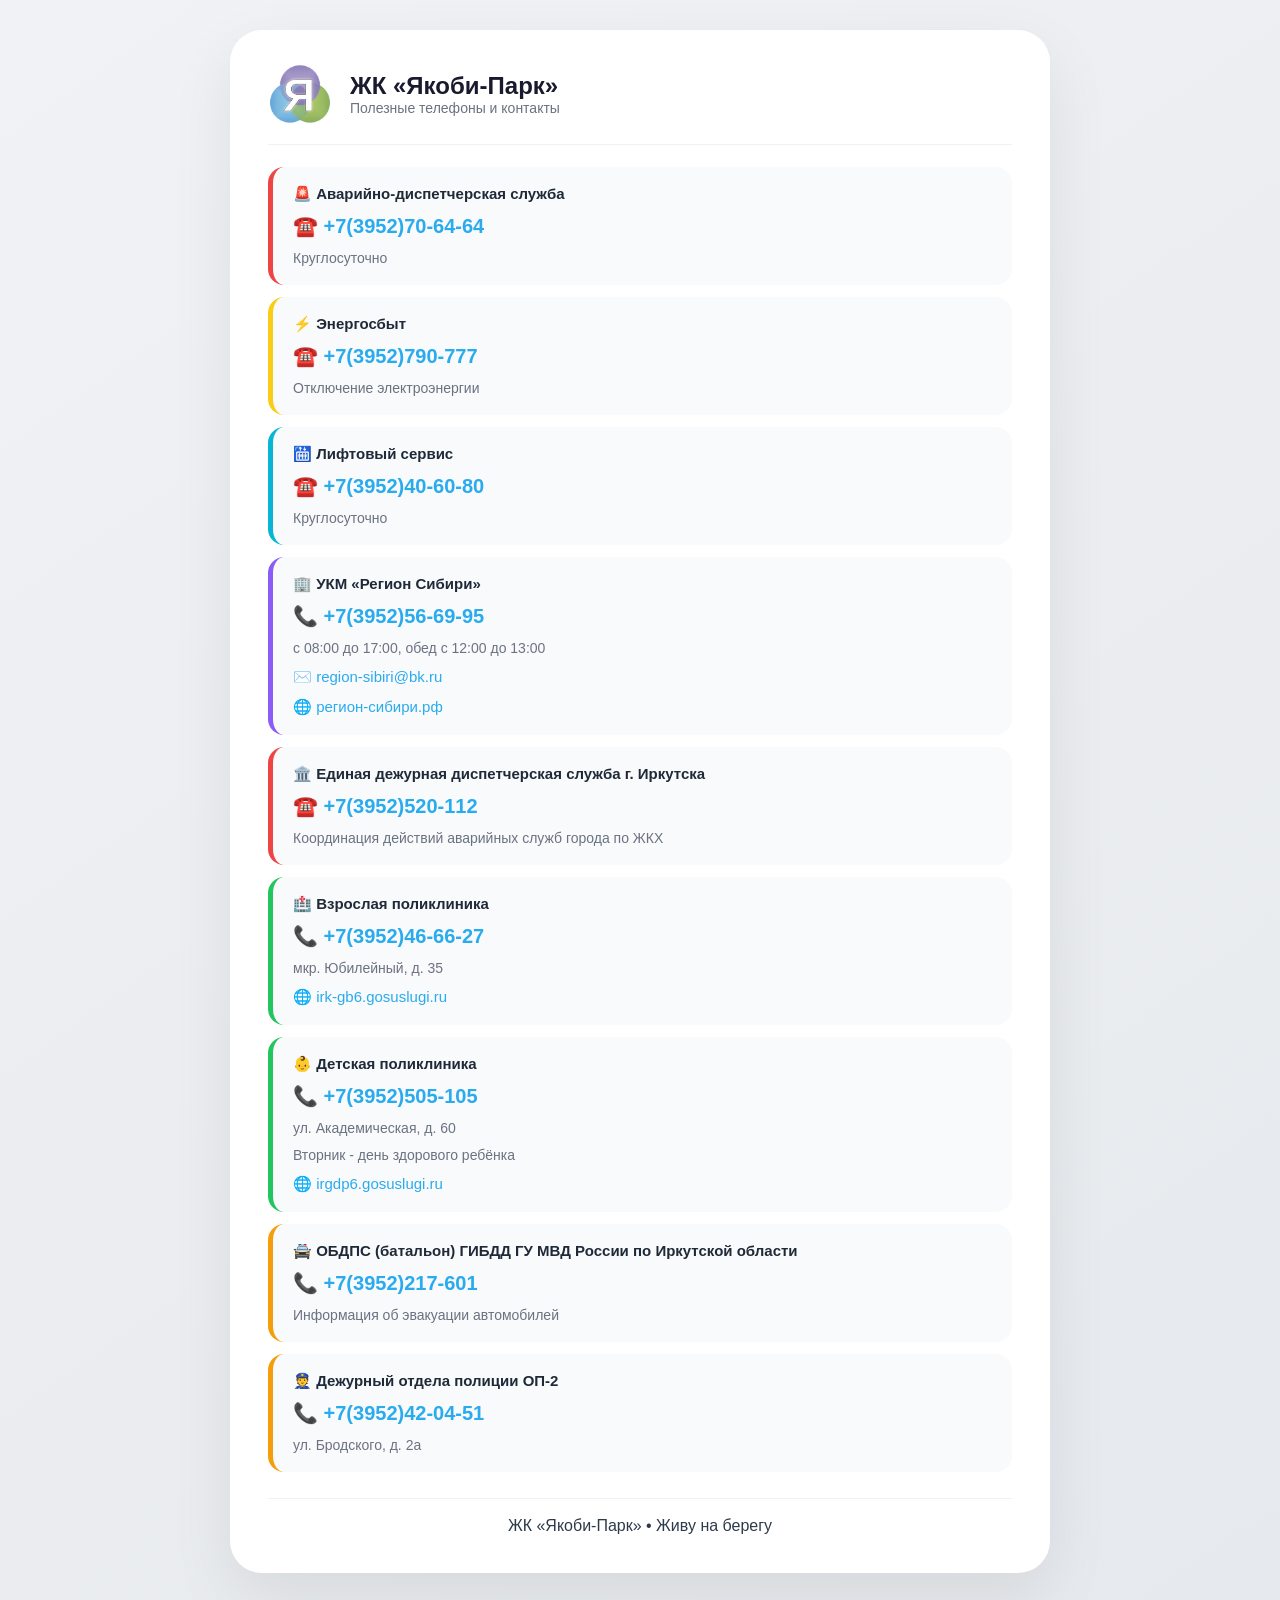
==== commit f176838a: "Update contacts.html" ====
--- a/contacts.html
+++ b/contacts.html
@@ -60,7 +60,7 @@
             <h2>👶 Детская поликлиника</h2>
             <p class="phone">📞 <a href="tel:+73952505105">+7(3952)505-105</a></p>
             <p class="note">ул. Академическая, д. 60</p>
-            <p class="note">Вторник — день здорового ребёнка</p>
+            <p class="note">Вторник - день здорового ребёнка</p>
             <p>🌐 <a href="https://irgdp6.gosuslugi.ru/" target="_blank" rel="noopener noreferrer">irgdp6.gosuslugi.ru</a></p>
         </div>
 
@@ -77,7 +77,7 @@
         </div>
 
         <footer class="footer">
-            <span>ЖК «Якоби-Парк» · Живу на берегу</span>
+            ЖК «Якоби-Парк» • Живу на берегу
         </footer>
     </main>
 </body>
--- a/style.css
+++ b/style.css
@@ -209,10 +209,6 @@
 }
 
 .footer span {
-    display: inline-block;
-    padding: 4px 18px;
-    background: var(--color-soft);
-    border-radius: var(--radius-pill);
     color: #475569;
     font-size: 12px;
 }
@@ -389,11 +385,6 @@
 }
 
 .qr-label span {
-    display: inline-block;
-    margin-top: 4px;
-    padding: 2px 10px;
-    border-radius: 12px;
-    background: #eef2f6;
     color: var(--color-muted);
     font-size: 12px;
 }
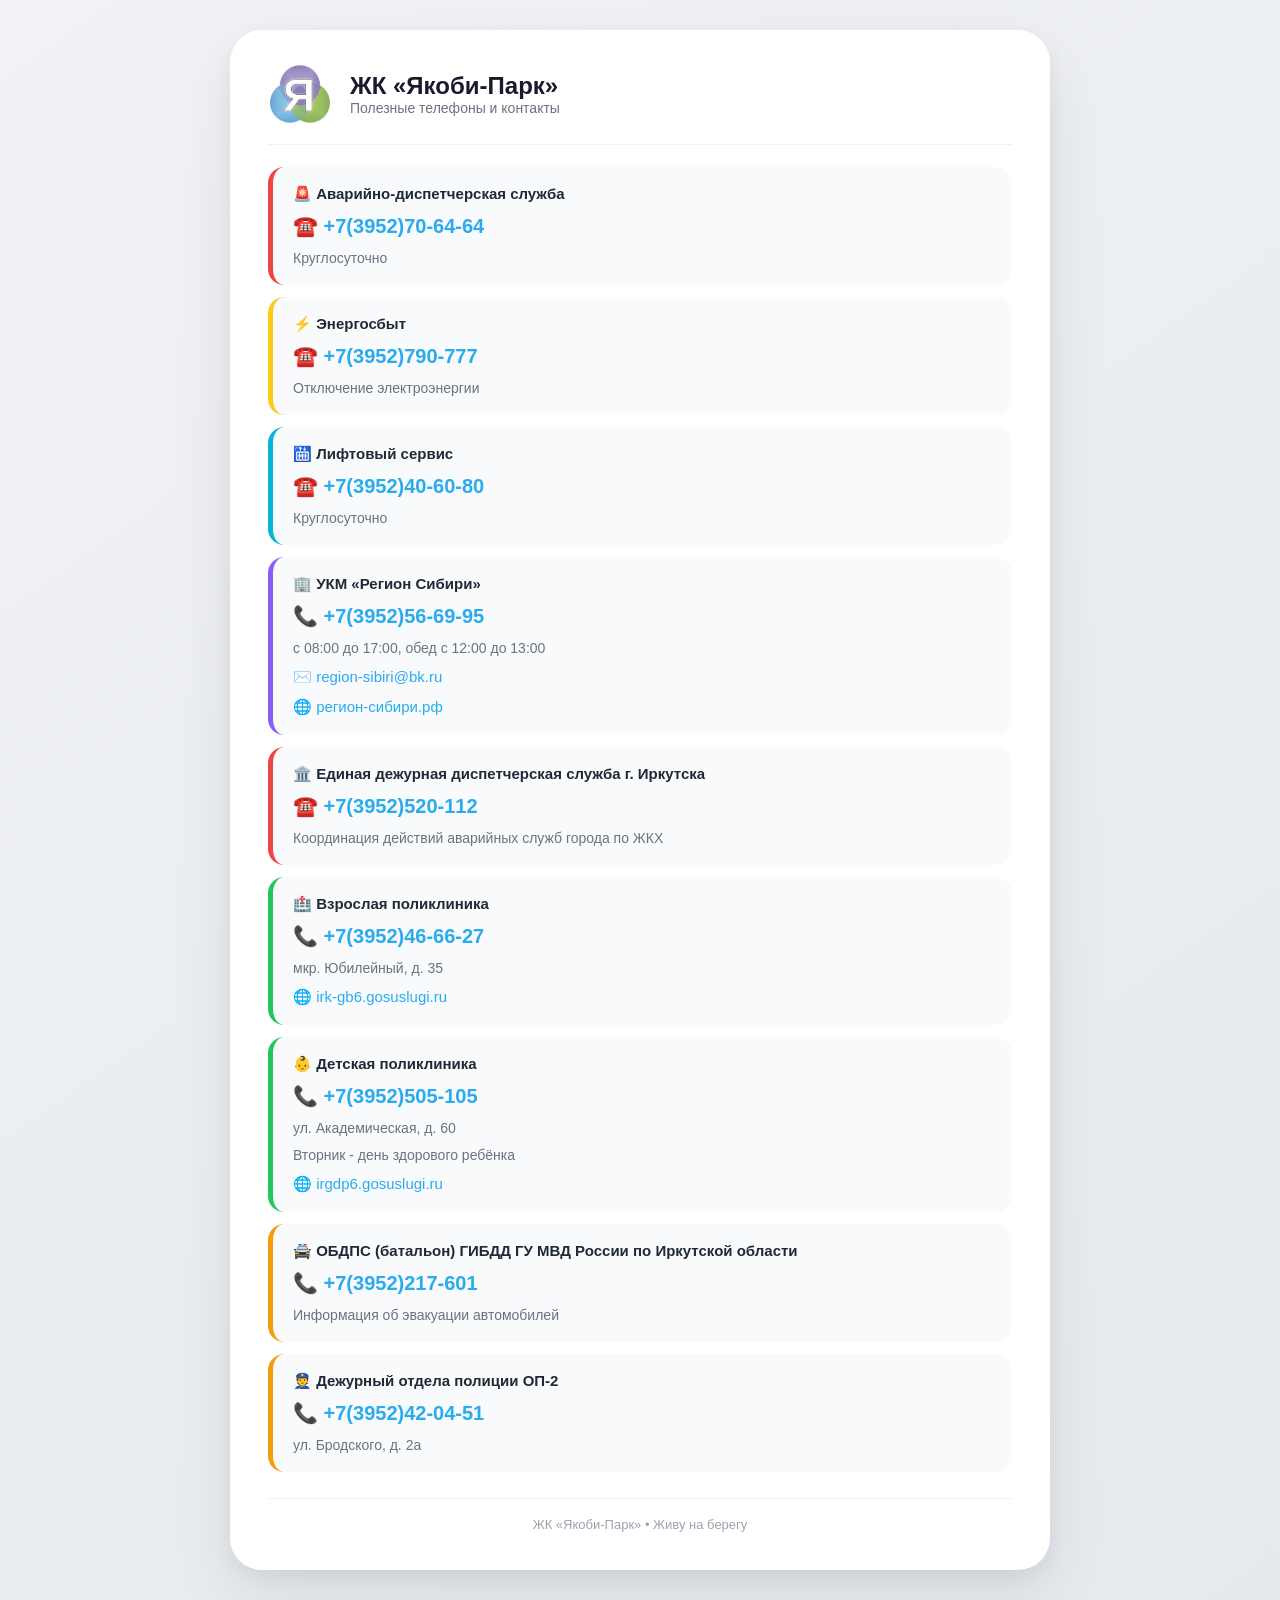
==== commit e4019ac0: "Update contacts.html" ====
--- a/contacts.html
+++ b/contacts.html
@@ -16,25 +16,21 @@
                 <p class="subtitle">Полезные телефоны и контакты</p>
             </div>
         </header>
-
         <div class="block color-red">
             <h2>🚨 Аварийно-диспетчерская служба</h2>
             <p class="phone">☎️ <a href="tel:+73952706464">+7(3952)70-64-64</a></p>
             <p class="note">Круглосуточно</p>
         </div>
-
         <div class="block color-yellow">
             <h2>⚡ Энергосбыт</h2>
             <p class="phone">☎️ <a href="tel:+73952790777">+7(3952)790-777</a></p>
             <p class="note">Отключение электроэнергии</p>
         </div>
-
         <div class="block color-cyan">
             <h2>🛗 Лифтовый сервис</h2>
             <p class="phone">☎️ <a href="tel:+73952406080">+7(3952)40-60-80</a></p>
             <p class="note">Круглосуточно</p>
         </div>
-
         <div class="block color-purple">
             <h2>🏢 УКМ «Регион Сибири»</h2>
             <p class="phone">📞 <a href="tel:+73952566995">+7(3952)56-69-95</a></p>
@@ -42,20 +38,17 @@
             <p>✉️ <a href="mailto:region-sibiri@bk.ru">region-sibiri@bk.ru</a></p>
             <p>🌐 <a href="https://xn----btbehqbba4bjsjj.xn--p1ai/" target="_blank" rel="noopener noreferrer">регион-сибири.рф</a></p>
         </div>
-
         <div class="block color-red">
             <h2>🏛️ Единая дежурная диспетчерская служба г. Иркутска</h2>
             <p class="phone">☎️ <a href="tel:+73952520112">+7(3952)520-112</a></p>
             <p class="note">Координация действий аварийных служб города по ЖКХ</p>
         </div>
-
         <div class="block color-green">
             <h2>🏥 Взрослая поликлиника</h2>
             <p class="phone">📞 <a href="tel:+73952466627">+7(3952)46-66-27</a></p>
             <p class="note">мкр. Юбилейный, д. 35</p>
             <p>🌐 <a href="https://irk-gb6.gosuslugi.ru/" target="_blank" rel="noopener noreferrer">irk-gb6.gosuslugi.ru</a></p>
         </div>
-
         <div class="block color-green">
             <h2>👶 Детская поликлиника</h2>
             <p class="phone">📞 <a href="tel:+73952505105">+7(3952)505-105</a></p>
@@ -63,19 +56,16 @@
             <p class="note">Вторник - день здорового ребёнка</p>
             <p>🌐 <a href="https://irgdp6.gosuslugi.ru/" target="_blank" rel="noopener noreferrer">irgdp6.gosuslugi.ru</a></p>
         </div>
-
         <div class="block color-orange">
             <h2>🚔 ОБДПС (батальон) ГИБДД ГУ МВД России по Иркутской области</h2>
             <p class="phone">📞 <a href="tel:+73952217601">+7(3952)217-601</a></p>
             <p class="note">Информация об эвакуации автомобилей</p>
         </div>
-
         <div class="block color-orange">
             <h2>👮 Дежурный отдела полиции ОП-2</h2>
             <p class="phone">📞 <a href="tel:+73952420451">+7(3952)42-04-51</a></p>
             <p class="note">ул. Бродского, д. 2а</p>
         </div>
-
         <footer class="footer">
             ЖК «Якоби-Парк» • Живу на берегу
         </footer>
--- a/style.css
+++ b/style.css
@@ -3,45 +3,36 @@
     --color-link-hover: #1b8bc9;
     --color-max: #7c3aed;
     --color-max-dark: #6d28d9;
-
     --color-text: #2d3a4a;
     --color-heading: #1a1a2e;
     --color-heading-secondary: #1f2937;
     --color-muted: #6b7280;
     --color-muted-light: #9ca3af;
-
     --color-background: #f8fafc;
     --color-surface: #ffffff;
     --color-soft: #f1f5f9;
     --color-border: #edf2f7;
-
     --color-red: #ef4444;
     --color-yellow: #facc15;
     --color-cyan: #06b6d4;
     --color-purple: #8b5cf6;
     --color-green: #22c55e;
     --color-orange: #f59e0b;
-
     --radius-card: 32px;
     --radius-block: 16px;
     --radius-pill: 999px;
-
-    --shadow-card: 0 24px 64px rgba(0, 0, 0, .08);
+    --shadow-card: 0 24px 64px rgba(0, 0, 0, .08), 0 8px 20px rgba(0, 0, 0, .05);
     --shadow-button: 0 4px 12px rgba(0, 0, 0, .08);
-
     --content-width: 820px;
 }
-
 * {
     box-sizing: border-box;
     margin: 0;
     padding: 0;
 }
-
 html {
     scroll-behavior: smooth;
 }
-
 body {
     min-height: 100vh;
     min-height: 100dvh;
@@ -51,23 +42,20 @@
     padding: 30px 20px;
     font-family: "Segoe UI", Roboto, Arial, sans-serif;
     color: var(--color-text);
-    background: linear-gradient(145deg, #f0f2f5, #e6e9ed);
-}
-
+    background: linear-gradient(145deg, #f0f2f5 0%, #e6e9ed 100%);
+}
 a {
     color: var(--color-link);
     text-decoration: none;
 }
-
 a:hover {
+    color: var(--color-link-hover);
     text-decoration: underline;
 }
-
-button,
-a {
+a,
+button {
     -webkit-tap-highlight-color: transparent;
 }
-
 .card {
     width: 100%;
     max-width: var(--content-width);
@@ -76,7 +64,6 @@
     border-radius: var(--radius-card);
     box-shadow: var(--shadow-card);
 }
-
 .header {
     display: flex;
     align-items: center;
@@ -85,26 +72,22 @@
     padding-bottom: 18px;
     border-bottom: 1px solid var(--color-border);
 }
-
 .logo {
     width: 64px;
     height: 64px;
     flex-shrink: 0;
     object-fit: cover;
 }
-
 .header h1 {
     color: var(--color-heading);
     font-size: 24px;
     font-weight: 700;
     line-height: 1.2;
 }
-
 .subtitle {
     color: var(--color-muted);
     font-size: 14px;
 }
-
 .back {
     display: inline-flex;
     align-items: center;
@@ -113,15 +96,12 @@
     color: var(--color-muted);
     font-size: 15px;
     font-weight: 500;
+    transition: color .2s ease;
+}
+.back:hover {
+    color: var(--color-heading);
     text-decoration: none;
-    transition: color .2s ease;
-}
-
-.back:hover {
-    color: var(--color-heading);
-    text-decoration: none;
-}
-
+}
 .block {
     margin-bottom: 12px;
     padding: 16px 20px;
@@ -129,11 +109,9 @@
     border-left: 5px solid var(--color-link);
     border-radius: var(--radius-block);
 }
-
 .block:last-child {
     margin-bottom: 0;
 }
-
 .block h2 {
     display: flex;
     align-items: center;
@@ -144,111 +122,83 @@
     font-weight: 700;
     line-height: 1.4;
 }
-
 .block p {
     margin-bottom: 6px;
     color: var(--color-text);
     font-size: 15px;
     line-height: 1.6;
 }
-
 .block p:last-child {
     margin-bottom: 0;
 }
-
 .block a {
     color: var(--color-link);
-    text-decoration: none;
-}
-
-.block a:hover {
-    color: var(--color-link-hover);
-    text-decoration: underline;
-}
-
+}
 .phone {
     font-size: 20px !important;
     font-weight: 600;
 }
-
 .note {
     color: var(--color-muted) !important;
     font-size: 14px !important;
     line-height: 1.5 !important;
 }
-
 .color-red {
     border-left-color: var(--color-red);
 }
-
 .color-yellow {
     border-left-color: var(--color-yellow);
 }
-
 .color-cyan {
     border-left-color: var(--color-cyan);
 }
-
 .color-purple {
     border-left-color: var(--color-purple);
 }
-
 .color-green {
     border-left-color: var(--color-green);
 }
-
 .color-orange {
     border-left-color: var(--color-orange);
 }
-
 .footer {
     margin-top: 26px;
     padding-top: 18px;
     border-top: 1px solid var(--color-border);
+    color: var(--color-muted-light);
+    font-size: 13px;
     text-align: center;
 }
-
-.footer span {
-    color: #475569;
-    font-size: 12px;
-}
-
 .home-card {
     max-width: 420px;
     padding: 48px 40px 40px;
     text-align: center;
 }
-
 .home-logo {
     margin-bottom: 8px;
 }
-
 .home-logo img {
     width: 80px;
     height: 80px;
     object-fit: cover;
 }
-
 .home-title {
     color: var(--color-heading);
     font-size: 28px;
     font-weight: 700;
     letter-spacing: -.3px;
 }
-
 .home-subtitle {
     margin-top: 6px;
     margin-bottom: 32px;
     color: var(--color-muted);
     font-size: 16px;
 }
-
 .links {
     display: flex;
     flex-direction: column;
     gap: 14px;
 }
-
 .btn {
     display: flex;
     align-items: center;
@@ -256,7 +206,7 @@
     gap: 12px;
     padding: 16px 24px;
     border: 0;
-    border-radius: 60px;
+    border-radius: var(--radius-pill);
     color: #fff;
     font-size: 18px;
     font-weight: 600;
@@ -264,26 +214,21 @@
     box-shadow: var(--shadow-button);
     transition: transform .25s ease, box-shadow .25s ease;
 }
-
 .btn:hover {
     transform: translateY(-3px);
     color: #fff;
     text-decoration: none;
     box-shadow: 0 8px 24px rgba(0, 0, 0, .15);
 }
-
 .btn:active {
     transform: scale(.97);
 }
-
 .btn-telegram {
     background: linear-gradient(145deg, var(--color-link), var(--color-link-hover));
 }
-
 .btn-max {
     background: linear-gradient(145deg, var(--color-max), var(--color-max-dark));
 }
-
 .btn img {
     width: 32px;
     height: 32px;
@@ -293,21 +238,11 @@
     background: #fff;
     object-fit: cover;
 }
-
-.home-footer {
-    margin-top: 32px;
-    padding-top: 20px;
-    border-top: 1px solid #f0f2f5;
-    color: var(--color-muted-light);
-    font-size: 13px;
-}
-
 .messenger-card {
     max-width: 400px;
     padding: 40px 36px 32px;
     text-align: center;
 }
-
 .messenger-icon {
     display: flex;
     align-items: center;
@@ -317,17 +252,14 @@
     margin: 0 auto 16px;
     border-radius: 50%;
 }
-
 .messenger-icon.telegram {
     background: var(--color-link);
     box-shadow: 0 8px 24px rgba(42, 171, 238, .30);
 }
-
 .messenger-icon.max {
     background: var(--color-max);
     box-shadow: 0 8px 24px rgba(124, 58, 237, .30);
 }
-
 .messenger-icon img {
     width: 48px;
     height: 48px;
@@ -337,19 +269,16 @@
     background: #fff;
     object-fit: cover;
 }
-
 .messenger-desc {
     margin-bottom: 4px;
     color: var(--color-muted);
     font-size: 15px;
 }
-
 .messenger-title {
     color: var(--color-heading);
     font-size: 24px;
     font-weight: 700;
 }
-
 .qr-wrapper {
     display: inline-block;
     margin-top: 20px;
@@ -360,35 +289,28 @@
     cursor: pointer;
     transition: transform .2s ease, box-shadow .2s ease;
 }
-
 .qr-wrapper:hover {
     transform: scale(1.02);
     box-shadow: 0 8px 24px rgba(0, 0, 0, .10);
 }
-
 .qr-wrapper a {
     display: block;
-    text-decoration: none;
-}
-
+}
 .qr-wrapper img {
     display: block;
     width: 200px;
     height: 200px;
 }
-
 .qr-label {
     margin-top: 12px;
     color: #4b5563;
     font-size: 14px;
-    font-weight: 500;
-}
-
-.qr-label span {
-    color: var(--color-muted);
-    font-size: 12px;
-}
-
+    line-height: 1.6;
+}
+.qr-label strong {
+    color: var(--color-heading);
+    font-weight: 600;
+}
 .instruction {
     margin-top: 16px;
     padding-top: 16px;
@@ -397,25 +319,18 @@
     font-size: 14px;
     line-height: 1.5;
 }
-
 .instruction strong {
     color: var(--color-heading);
     font-weight: 600;
 }
-
-.messenger-footer {
-    margin-top: 20px;
-}
-
 .tabs {
     display: flex;
     gap: 6px;
     margin-bottom: 24px;
     padding: 4px;
-    border-radius: 60px;
+    border-radius: var(--radius-pill);
     background: var(--color-soft);
 }
-
 .tab-btn {
     flex: 1;
     padding: 10px 16px;
@@ -429,63 +344,52 @@
     cursor: pointer;
     transition: background .25s ease, color .25s ease, box-shadow .25s ease;
 }
-
 .tab-btn:hover {
     background: rgba(255, 255, 255, .5);
-    color: #1f2937;
-}
-
+    color: var(--color-heading-secondary);
+}
 .tab-btn.active {
     background: #fff;
     color: var(--color-heading);
     box-shadow: 0 2px 8px rgba(0, 0, 0, .08);
 }
-
 .tab-content {
     display: none;
 }
-
 .tab-content.active {
     display: block;
 }
-
 .short-thanks {
     margin-top: 16px;
     color: #4b5563;
     font-size: 15px;
     text-align: center;
 }
-
 .full-rules h2 {
     margin: 28px 0 14px;
     color: #111827;
     font-size: 20px;
     font-weight: 600;
 }
-
 .full-rules h2:first-child {
     margin-top: 4px;
 }
-
 .full-rules h3 {
     margin: 22px 0 10px;
     color: var(--color-heading-secondary);
     font-size: 17px;
     font-weight: 600;
 }
-
 .full-rules p {
     margin-bottom: 8px;
     color: var(--color-text);
     font-size: 15px;
     line-height: 1.6;
 }
-
 .full-rules ul {
     margin: 6px 0 14px;
     padding-left: 24px;
 }
-
 .full-rules li {
     margin-bottom: 6px;
     color: var(--color-text);
@@ -493,88 +397,69 @@
     line-height: 1.6;
     list-style-type: disc;
 }
-
 .full-rules li:last-child {
     margin-bottom: 0;
 }
-
 @media (max-width: 550px) {
     body {
         padding: 16px 12px;
     }
-
     .card {
         padding: 16px 14px;
         border-radius: 20px;
     }
-
     .header {
         gap: 12px;
     }
-
     .logo {
         width: 52px;
         height: 52px;
     }
-
     .header h1 {
         font-size: 20px;
     }
-
     .block {
         padding: 14px 16px;
     }
-
     .phone {
         font-size: 18px !important;
     }
-
     .home-card {
         padding: 32px 20px 24px;
     }
-
     .home-logo img {
         width: 72px;
         height: 72px;
     }
-
     .home-title {
         font-size: 24px;
     }
-
     .home-subtitle {
         margin-bottom: 26px;
         font-size: 15px;
     }
-
     .btn {
         padding: 14px 20px;
         font-size: 17px;
     }
-
     .messenger-card {
         padding: 28px 20px 24px;
     }
-
+    .qr-wrapper {
+        padding: 12px;
+    }
+    .qr-wrapper img {
+        width: 160px;
+        height: 160px;
+    }
     .full-rules h2 {
         font-size: 18px;
     }
-
     .full-rules h3 {
         font-size: 16px;
     }
-
     .tab-btn {
         padding: 8px 12px;
         font-size: 13px;
     }
-
-    .qr-wrapper {
-        padding: 12px;
-    }
-
-    .qr-wrapper img {
-        width: 160px;
-        height: 160px;
-    }
-}
+}
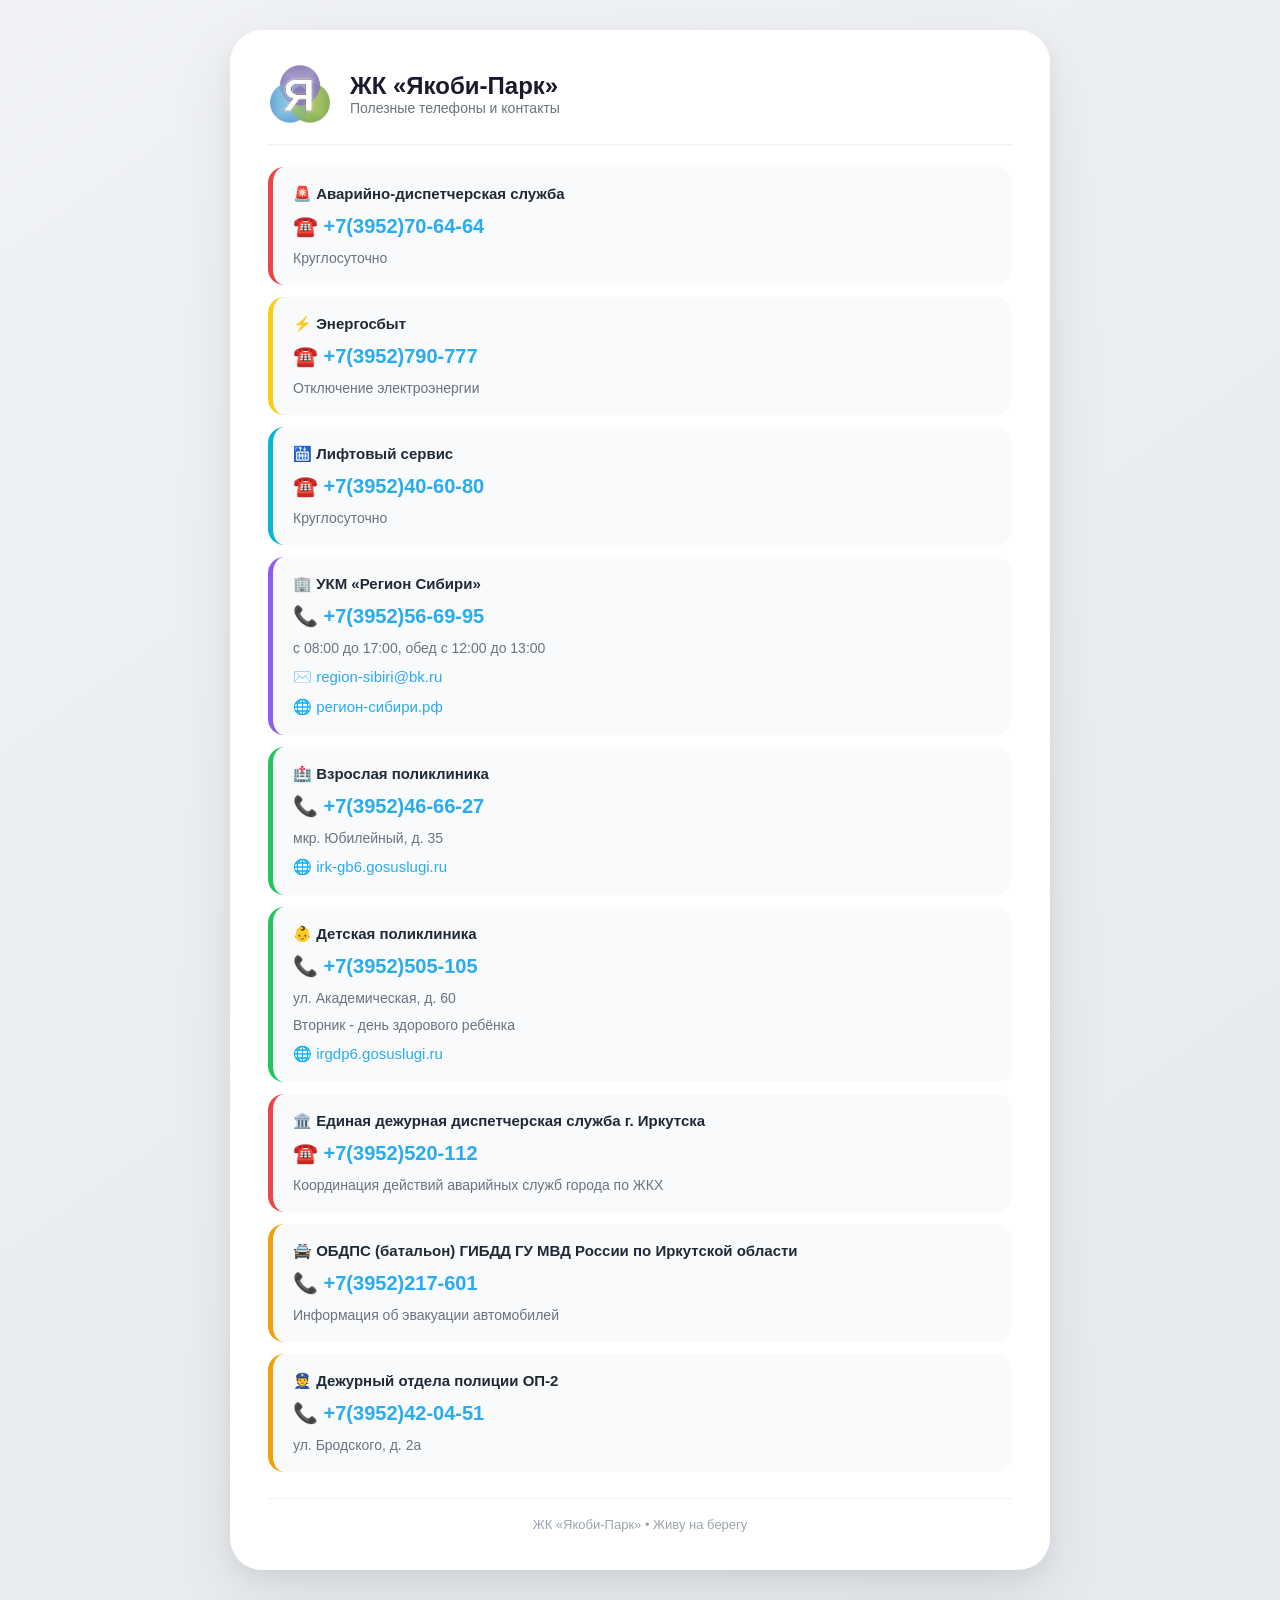
==== commit 1fa678d8: "Update contacts.html" ====
--- a/contacts.html
+++ b/contacts.html
@@ -38,11 +38,6 @@
             <p>✉️ <a href="mailto:region-sibiri@bk.ru">region-sibiri@bk.ru</a></p>
             <p>🌐 <a href="https://xn----btbehqbba4bjsjj.xn--p1ai/" target="_blank" rel="noopener noreferrer">регион-сибири.рф</a></p>
         </div>
-        <div class="block color-red">
-            <h2>🏛️ Единая дежурная диспетчерская служба г. Иркутска</h2>
-            <p class="phone">☎️ <a href="tel:+73952520112">+7(3952)520-112</a></p>
-            <p class="note">Координация действий аварийных служб города по ЖКХ</p>
-        </div>
         <div class="block color-green">
             <h2>🏥 Взрослая поликлиника</h2>
             <p class="phone">📞 <a href="tel:+73952466627">+7(3952)46-66-27</a></p>
@@ -55,6 +50,11 @@
             <p class="note">ул. Академическая, д. 60</p>
             <p class="note">Вторник - день здорового ребёнка</p>
             <p>🌐 <a href="https://irgdp6.gosuslugi.ru/" target="_blank" rel="noopener noreferrer">irgdp6.gosuslugi.ru</a></p>
+        </div>
+        <div class="block color-red">
+            <h2>🏛️ Единая дежурная диспетчерская служба г. Иркутска</h2>
+            <p class="phone">☎️ <a href="tel:+73952520112">+7(3952)520-112</a></p>
+            <p class="note">Координация действий аварийных служб города по ЖКХ</p>
         </div>
         <div class="block color-orange">
             <h2>🚔 ОБДПС (батальон) ГИБДД ГУ МВД России по Иркутской области</h2>
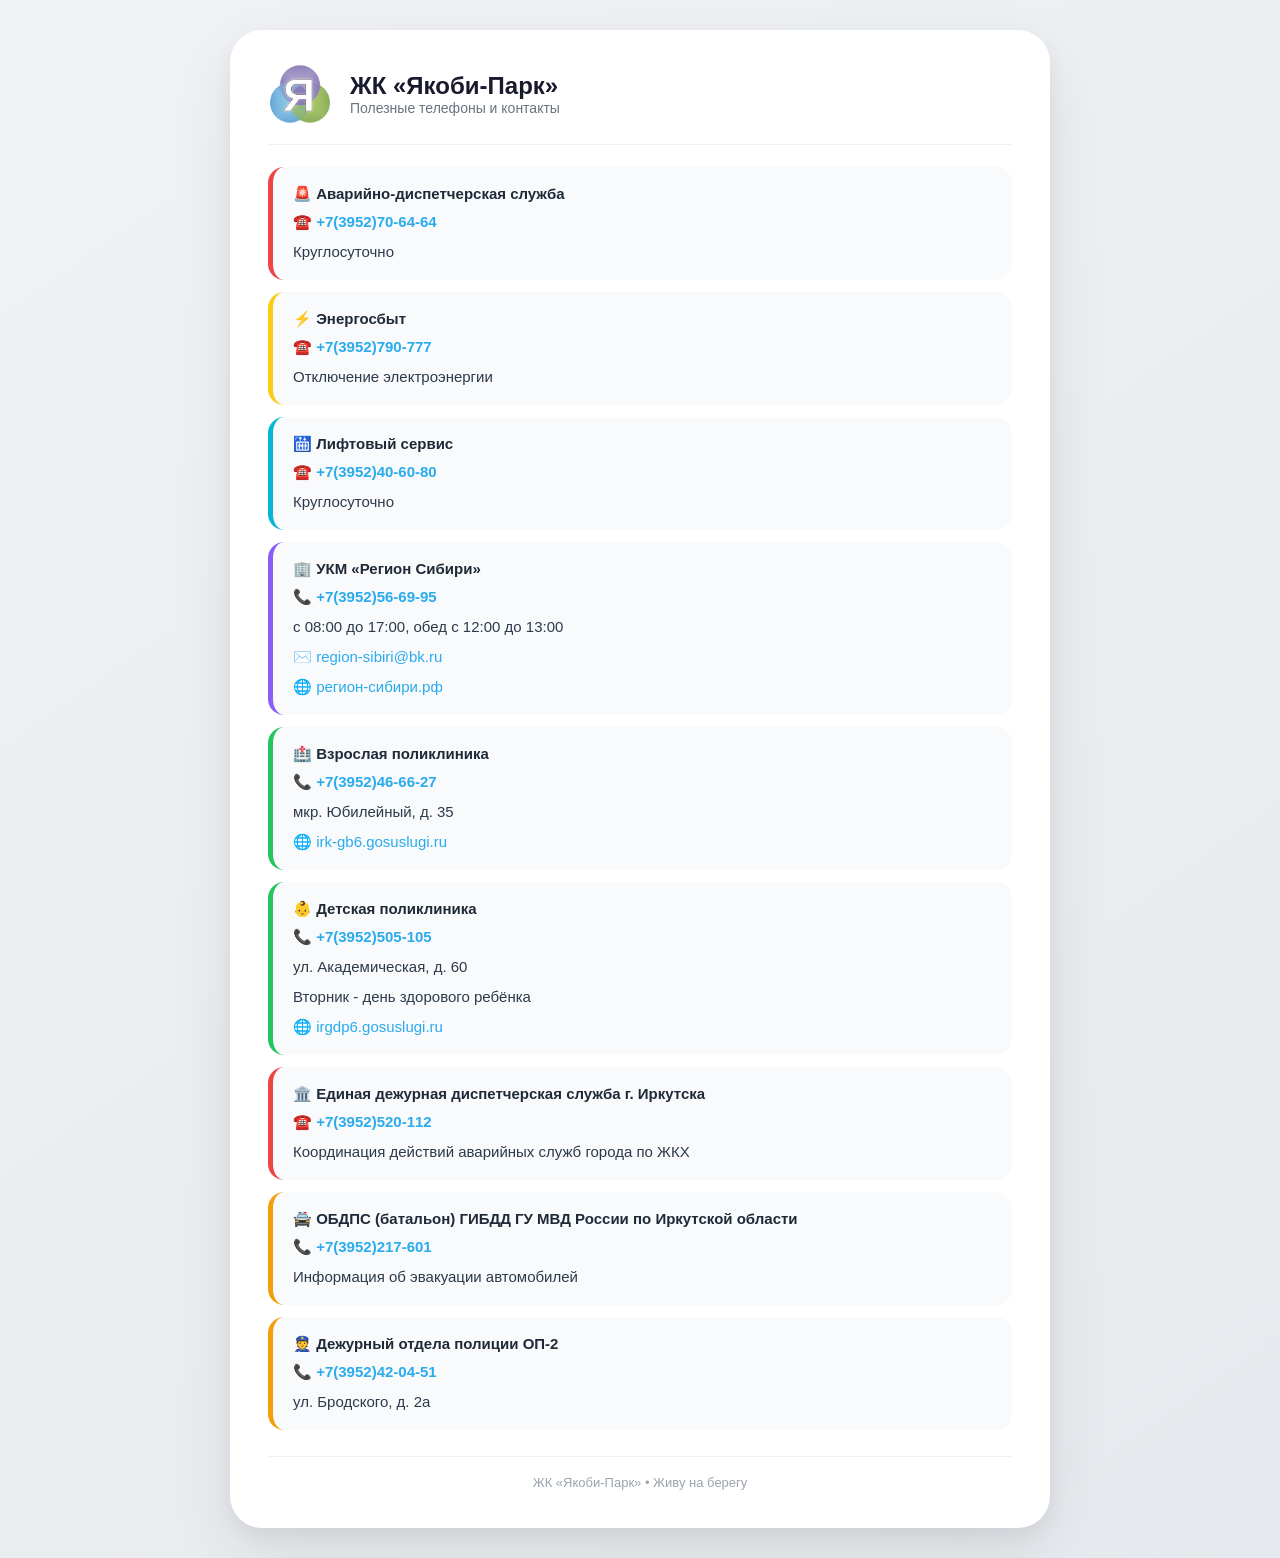
==== commit 834cc980: "Update contacts.html" ====
--- a/contacts.html
+++ b/contacts.html
@@ -16,52 +16,52 @@
                 <p class="subtitle">Полезные телефоны и контакты</p>
             </div>
         </header>
-        <div class="block color-red">
+        <div class="block accent-red">
             <h2>🚨 Аварийно-диспетчерская служба</h2>
             <p class="phone">☎️ <a href="tel:+73952706464">+7(3952)70-64-64</a></p>
             <p class="note">Круглосуточно</p>
         </div>
-        <div class="block color-yellow">
+        <div class="block accent-yellow">
             <h2>⚡ Энергосбыт</h2>
             <p class="phone">☎️ <a href="tel:+73952790777">+7(3952)790-777</a></p>
             <p class="note">Отключение электроэнергии</p>
         </div>
-        <div class="block color-cyan">
+        <div class="block accent-cyan">
             <h2>🛗 Лифтовый сервис</h2>
             <p class="phone">☎️ <a href="tel:+73952406080">+7(3952)40-60-80</a></p>
             <p class="note">Круглосуточно</p>
         </div>
-        <div class="block color-purple">
+        <div class="block accent-purple">
             <h2>🏢 УКМ «Регион Сибири»</h2>
             <p class="phone">📞 <a href="tel:+73952566995">+7(3952)56-69-95</a></p>
             <p class="note">с 08:00 до 17:00, обед с 12:00 до 13:00</p>
             <p>✉️ <a href="mailto:region-sibiri@bk.ru">region-sibiri@bk.ru</a></p>
             <p>🌐 <a href="https://xn----btbehqbba4bjsjj.xn--p1ai/" target="_blank" rel="noopener noreferrer">регион-сибири.рф</a></p>
         </div>
-        <div class="block color-green">
+        <div class="block accent-green">
             <h2>🏥 Взрослая поликлиника</h2>
             <p class="phone">📞 <a href="tel:+73952466627">+7(3952)46-66-27</a></p>
             <p class="note">мкр. Юбилейный, д. 35</p>
             <p>🌐 <a href="https://irk-gb6.gosuslugi.ru/" target="_blank" rel="noopener noreferrer">irk-gb6.gosuslugi.ru</a></p>
         </div>
-        <div class="block color-green">
+        <div class="block accent-green">
             <h2>👶 Детская поликлиника</h2>
             <p class="phone">📞 <a href="tel:+73952505105">+7(3952)505-105</a></p>
             <p class="note">ул. Академическая, д. 60</p>
             <p class="note">Вторник - день здорового ребёнка</p>
             <p>🌐 <a href="https://irgdp6.gosuslugi.ru/" target="_blank" rel="noopener noreferrer">irgdp6.gosuslugi.ru</a></p>
         </div>
-        <div class="block color-red">
+        <div class="block accent-red">
             <h2>🏛️ Единая дежурная диспетчерская служба г. Иркутска</h2>
             <p class="phone">☎️ <a href="tel:+73952520112">+7(3952)520-112</a></p>
             <p class="note">Координация действий аварийных служб города по ЖКХ</p>
         </div>
-        <div class="block color-orange">
+        <div class="block accent-orange">
             <h2>🚔 ОБДПС (батальон) ГИБДД ГУ МВД России по Иркутской области</h2>
             <p class="phone">📞 <a href="tel:+73952217601">+7(3952)217-601</a></p>
             <p class="note">Информация об эвакуации автомобилей</p>
         </div>
-        <div class="block color-orange">
+        <div class="block accent-orange">
             <h2>👮 Дежурный отдела полиции ОП-2</h2>
             <p class="phone">📞 <a href="tel:+73952420451">+7(3952)42-04-51</a></p>
             <p class="note">ул. Бродского, д. 2а</p>
--- a/style.css
+++ b/style.css
@@ -5,9 +5,7 @@
     --color-max-dark: #6d28d9;
     --color-text: #2d3a4a;
     --color-heading: #1a1a2e;
-    --color-heading-secondary: #1f2937;
     --color-muted: #6b7280;
-    --color-muted-light: #9ca3af;
     --color-background: #f8fafc;
     --color-surface: #ffffff;
     --color-soft: #f1f5f9;
@@ -117,7 +115,7 @@
     align-items: center;
     gap: 8px;
     margin-bottom: 6px;
-    color: var(--color-heading-secondary);
+    color: #1f2937;
     font-size: 15px;
     font-weight: 700;
     line-height: 1.4;
@@ -135,37 +133,37 @@
     color: var(--color-link);
 }
 .phone {
-    font-size: 20px !important;
+    font-size: 20px;
     font-weight: 600;
 }
 .note {
-    color: var(--color-muted) !important;
-    font-size: 14px !important;
-    line-height: 1.5 !important;
-}
-.color-red {
+    color: var(--color-muted);
+    font-size: 14px;
+    line-height: 1.5;
+}
+.accent-red {
     border-left-color: var(--color-red);
 }
-.color-yellow {
+.accent-yellow {
     border-left-color: var(--color-yellow);
 }
-.color-cyan {
+.accent-cyan {
     border-left-color: var(--color-cyan);
 }
-.color-purple {
+.accent-purple {
     border-left-color: var(--color-purple);
 }
-.color-green {
+.accent-green {
     border-left-color: var(--color-green);
 }
-.color-orange {
+.accent-orange {
     border-left-color: var(--color-orange);
 }
 .footer {
     margin-top: 26px;
     padding-top: 18px;
     border-top: 1px solid var(--color-border);
-    color: var(--color-muted-light);
+    color: #9ca3af;
     font-size: 13px;
     text-align: center;
 }
@@ -194,12 +192,12 @@
     color: var(--color-muted);
     font-size: 16px;
 }
-.links {
+.messenger-links {
     display: flex;
     flex-direction: column;
     gap: 14px;
 }
-.btn {
+.messenger-button {
     display: flex;
     align-items: center;
     justify-content: center;
@@ -214,22 +212,22 @@
     box-shadow: var(--shadow-button);
     transition: transform .25s ease, box-shadow .25s ease;
 }
-.btn:hover {
+.messenger-button:hover {
     transform: translateY(-3px);
     color: #fff;
     text-decoration: none;
     box-shadow: 0 8px 24px rgba(0, 0, 0, .15);
 }
-.btn:active {
+.messenger-button:active {
     transform: scale(.97);
 }
-.btn-telegram {
+.messenger-button-telegram {
     background: linear-gradient(145deg, var(--color-link), var(--color-link-hover));
 }
-.btn-max {
+.messenger-button-max {
     background: linear-gradient(145deg, var(--color-max), var(--color-max-dark));
 }
-.btn img {
+.messenger-button img {
     width: 32px;
     height: 32px;
     padding: 2px;
@@ -346,7 +344,7 @@
 }
 .tab-btn:hover {
     background: rgba(255, 255, 255, .5);
-    color: var(--color-heading-secondary);
+    color: #1f2937;
 }
 .tab-btn.active {
     background: #fff;
@@ -376,7 +374,7 @@
 }
 .full-rules h3 {
     margin: 22px 0 10px;
-    color: var(--color-heading-secondary);
+    color: #1f2937;
     font-size: 17px;
     font-weight: 600;
 }
@@ -422,7 +420,7 @@
         padding: 14px 16px;
     }
     .phone {
-        font-size: 18px !important;
+        font-size: 18px;
     }
     .home-card {
         padding: 32px 20px 24px;
@@ -438,7 +436,7 @@
         margin-bottom: 26px;
         font-size: 15px;
     }
-    .btn {
+    .messenger-button {
         padding: 14px 20px;
         font-size: 17px;
     }
